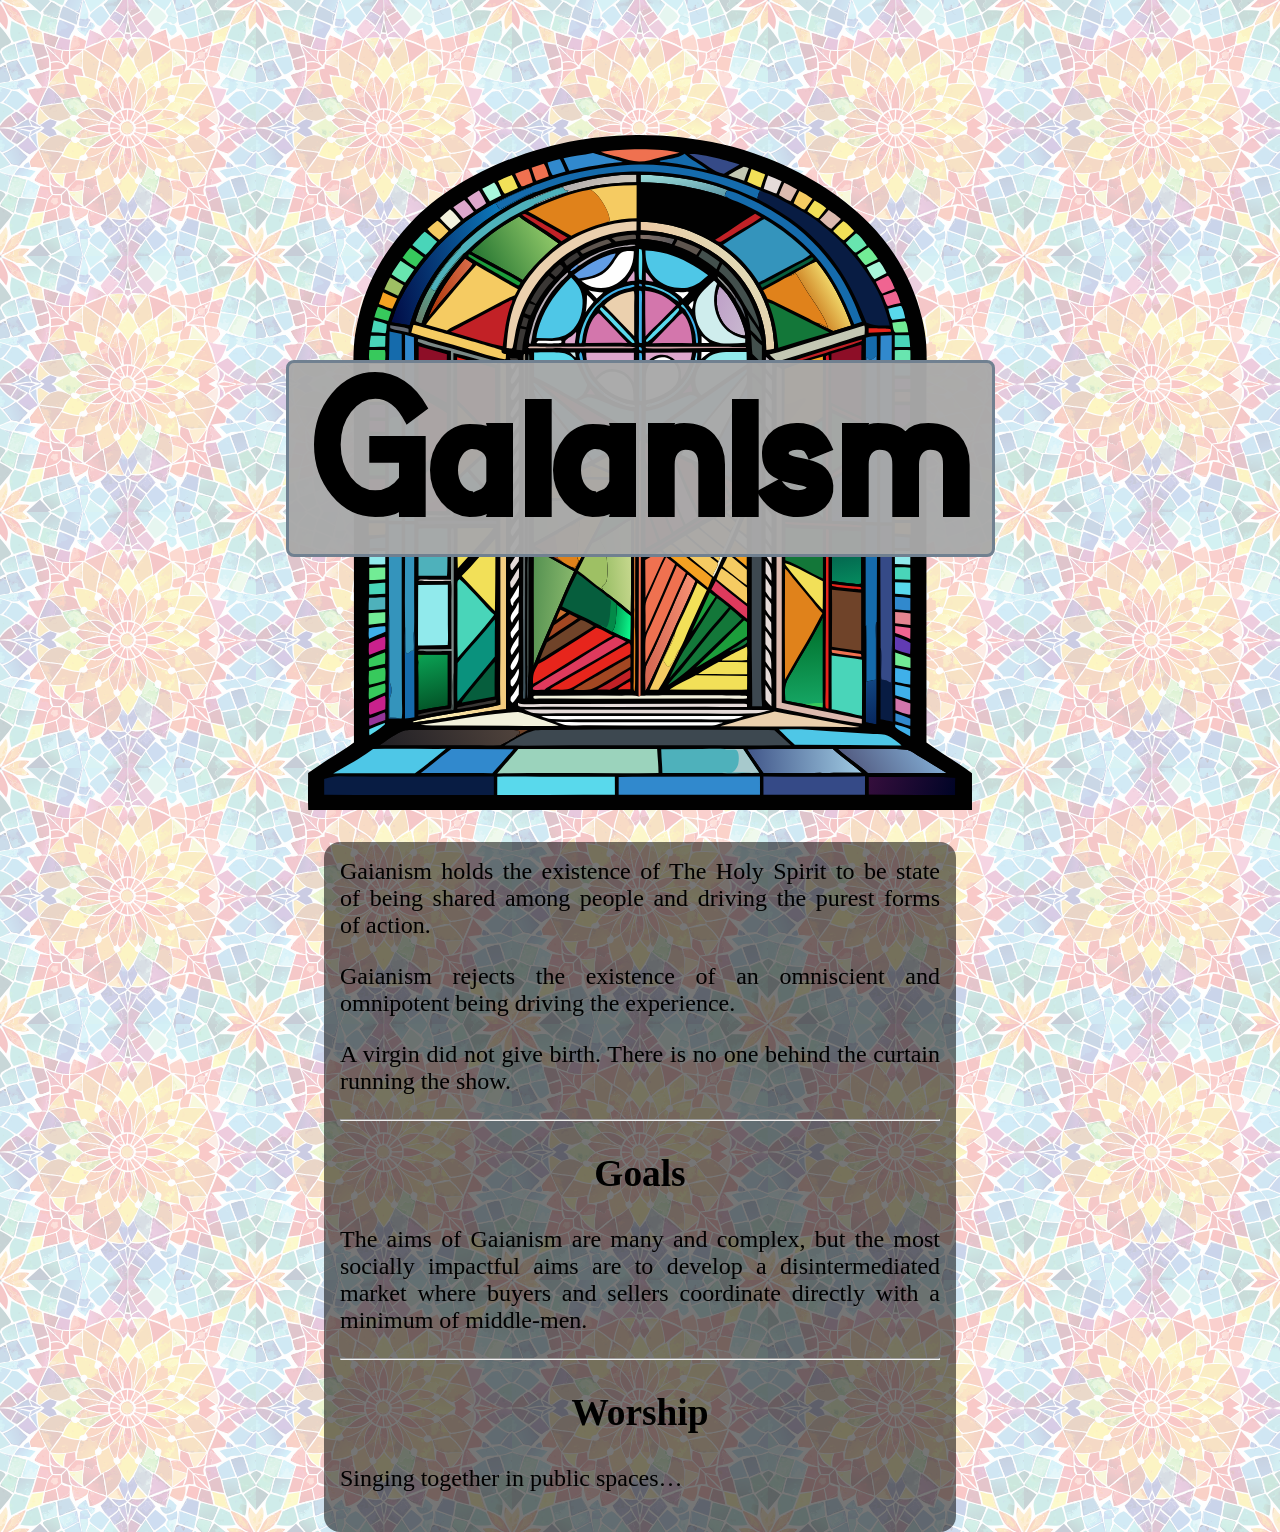
==== index.html @ dfaac9d2 "writin’ 🦇" ====
<!DOCTYPE html>
<html>
<head>
  <meta charset='utf-8'/>
  <title>Gaians</title>
  <meta name='viewport' content='width=device-width, initial-scale=1'/>
  <link rel='stylesheet' type='text/css' href='index.css'/>
  <link rel='icon' href='watercolor_flower.svg'/>
</head>
<body>
  <header>
    <img src="stained_glass_window.svg"/>
    <h1>Gaianism</h1>
  </header>
  <main>
    <p>Gaianism holds the existence of The Holy Spirit to be state of being shared among people and driving the purest forms of action.</p>
    <p>Gaianism rejects the existence of an omniscient and omnipotent being driving the experience.</p>
    <p>A virgin did not give birth. There is no one behind the curtain running the show.</p>
    <hr/>
    <h2>Goals</h2>
    <p>The aims of Gaianism are many and complex, but the most socially impactful aims are to develop a disintermediated market where buyers and sellers coordinate directly with a minimum of middle-men.</p>
    <hr/>
    <h2>Worship</h2>
    <p>Singing together in public spaces…</p>
  </main>
</body>
</html>
---- index.css ----
@font-face {
  font-family: Starkness;
  src: url('Starkness.woff2');
}

:root {
  color-scheme: light dark;
}

body {
  margin: 0;
  position: relative;
  min-height: 100svh;
  box-sizing: border-box;

  &::before {
    content: "";
    position: absolute;
    inset: 0;
    opacity: 0.25;
    z-index: -1;
    background-image: url('watercolor_flower.svg');
    background-size: 20%;
  }
}

header {
  position: relative;
  display: flex;
  flex-direction: column;
  align-items: center;

  & img {
    max-width: 100%;
    max-height: 75dvh;
    margin-top: 15dvh;
  }

  & h1 {
    position: absolute;
    text-align: center;
    font-family: Starkness;
    font-size: clamp(13pt, 15vw, 150pt);
    z-index: 1;
    margin-top: 40vh;
    background-color: color-mix(in oklab, darkgray, transparent 3%);
    padding: 0.5rem 2rem 0rem 1rem;
    border-radius: 0.5rem;
    border: solid 3px slategray;
    -webkit-text-stroke: 2px black;
  }
}

main {
  margin-top: 2rem;
  max-width: 75ch;
  margin-inline: auto;
  background: #0008;
  padding: 1rem;
  border-radius: 1rem;

  p {
    font-size: 18pt;
    text-align: justify;
    text-wrap: pretty;

    &:first-child {
      margin-top: 0;
    }
  }

  h2, h3 {
    text-align: center;
  }

  h2 {
    font-size: 28pt;
  }
}
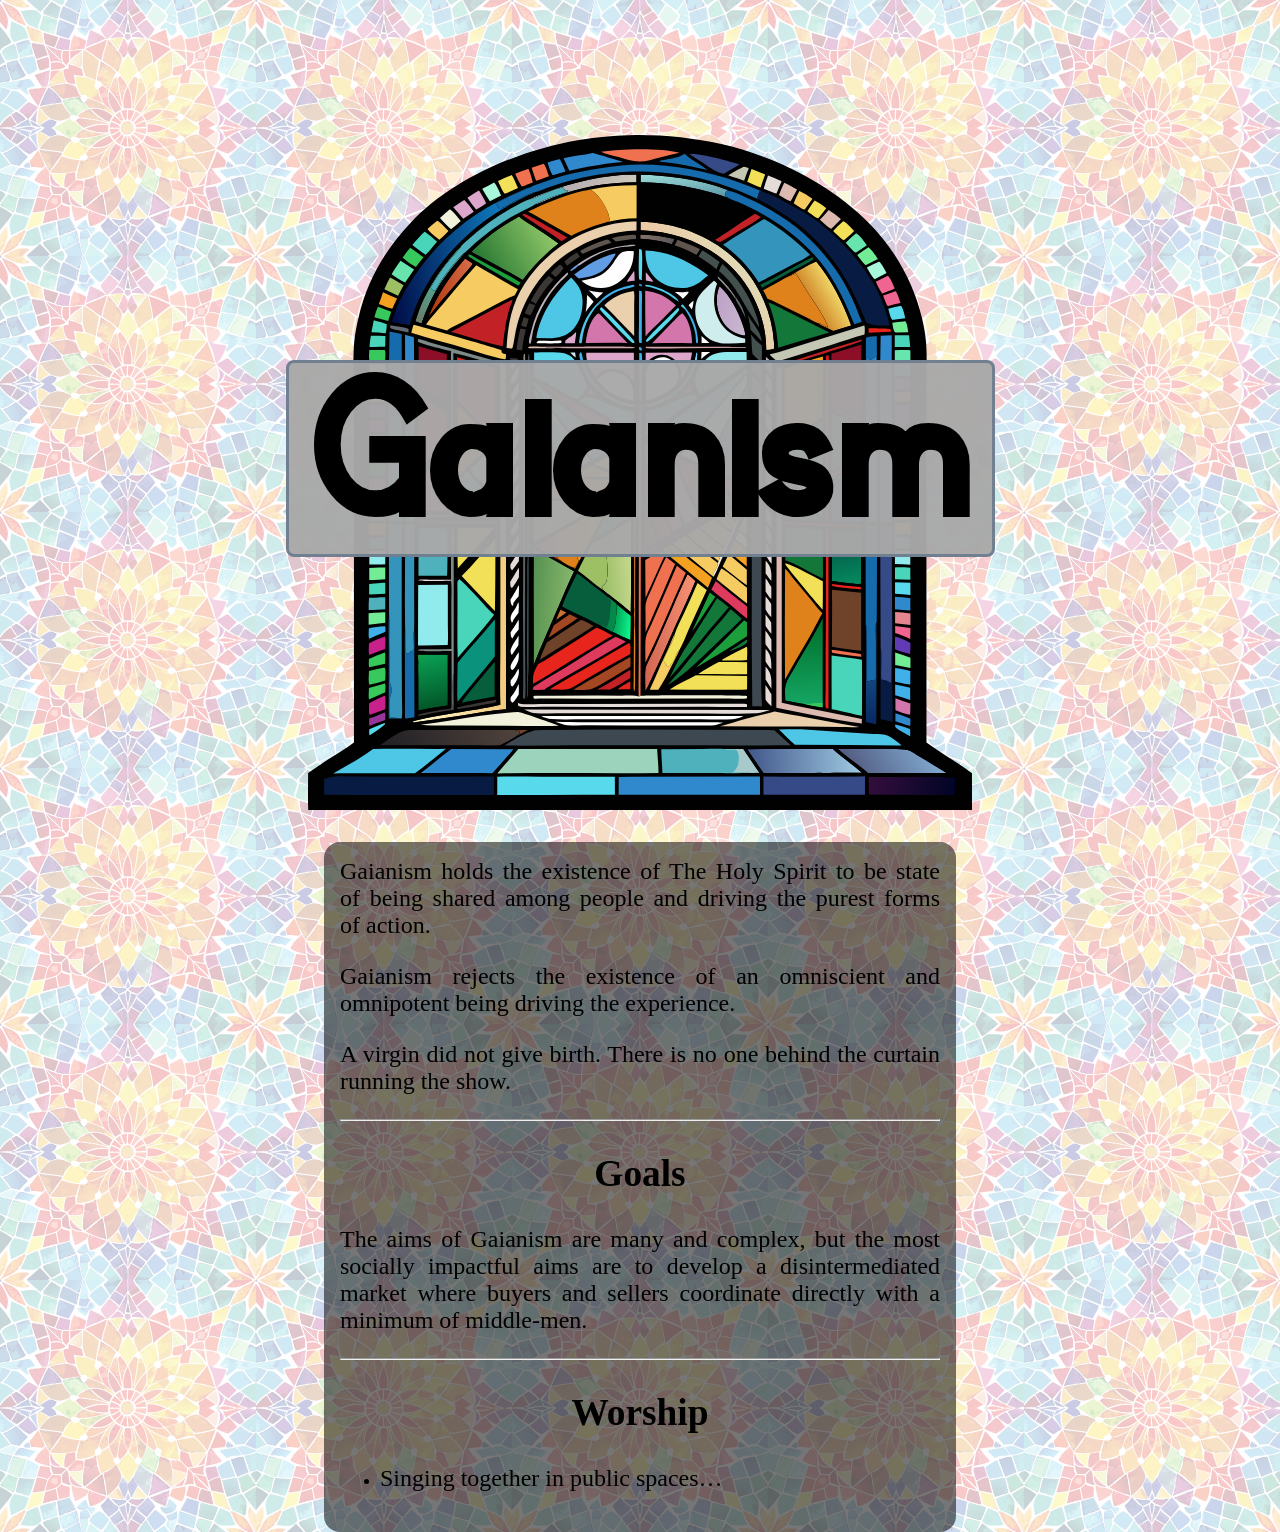
==== commit b3aa661d: "addin’ crystals 🔮" ====
--- a/index.html
+++ b/index.html
@@ -21,7 +21,9 @@
     <p>The aims of Gaianism are many and complex, but the most socially impactful aims are to develop a disintermediated market where buyers and sellers coordinate directly with a minimum of middle-men.</p>
     <hr/>
     <h2>Worship</h2>
-    <p>Singing together in public spaces…</p>
+    <ul>
+      <li><p>Singing together in public spaces…</p></li>
+    </ul>
   </main>
 </body>
 </html>
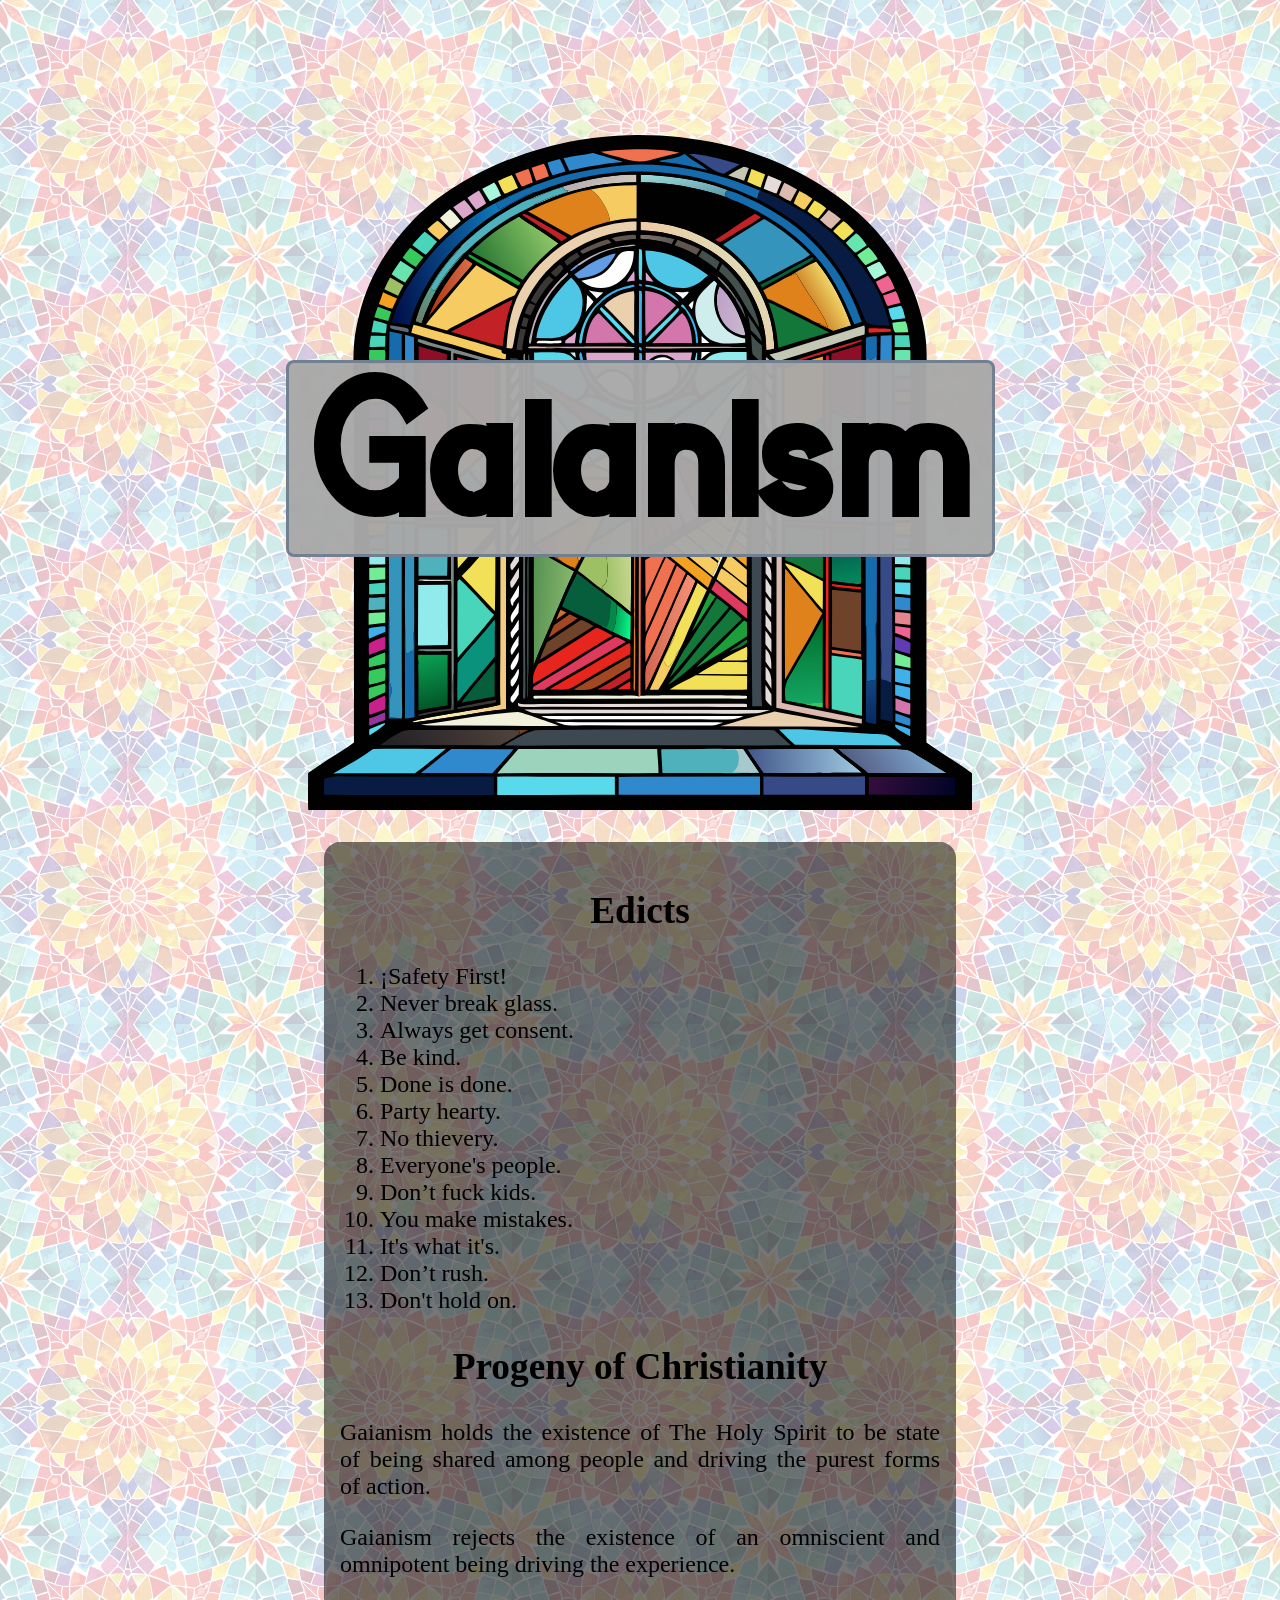
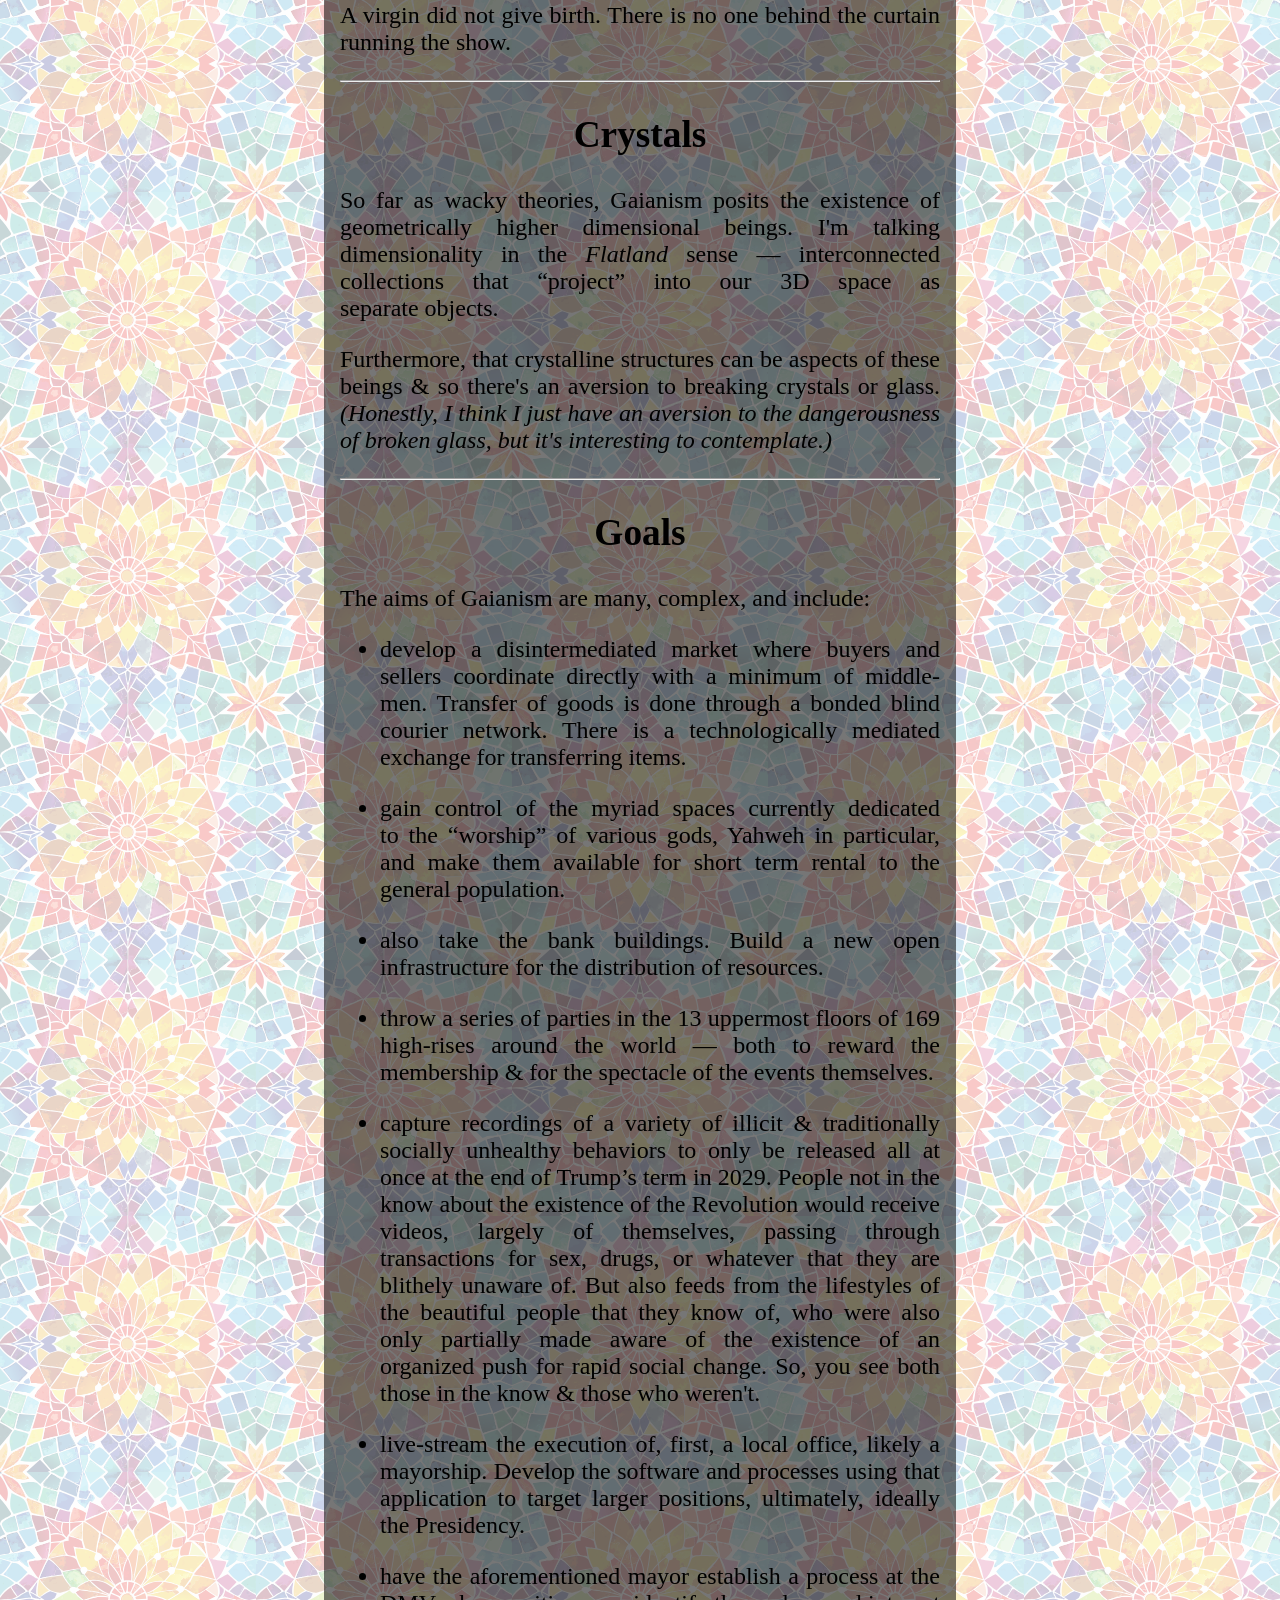
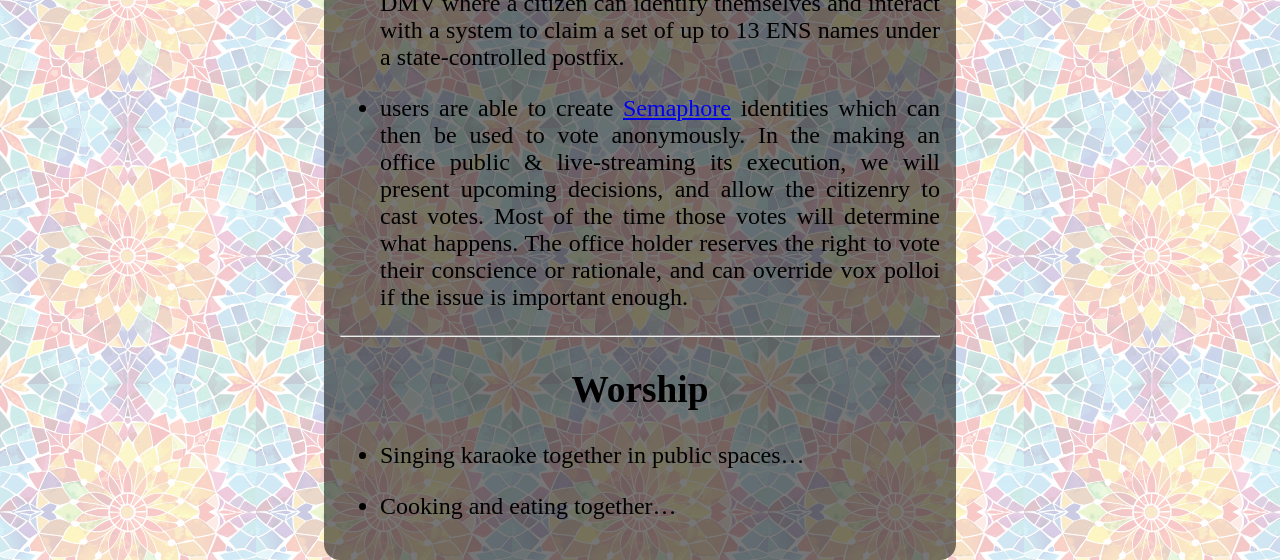
==== commit 62d4b3ac: "addin’ edicts & NFT art 🥋" ====
--- a/index.html
+++ b/index.html
@@ -13,17 +13,60 @@
     <h1>Gaianism</h1>
   </header>
   <main>
-    <p>Gaianism holds the existence of The Holy Spirit to be state of being shared among people and driving the purest forms of action.</p>
-    <p>Gaianism rejects the existence of an omniscient and omnipotent being driving the experience.</p>
-    <p>A virgin did not give birth. There is no one behind the curtain running the show.</p>
+    <section id="edicts">
+      <h2>Edicts</h2>
+
+      <ol>
+        <li>¡Safety First!</li>
+        <li>Never break glass.</li>
+        <li>Always get consent.</li>
+        <li>Be kind.</li>
+        <li>Done is done.</li>
+        <li>Party hearty.</li>
+        <li>No thievery.</li>
+        <li>Everyone's people.</li>
+        <li>Don’t fuck kids.</li>
+        <li>You make mistakes.</li>
+        <li>It's what it's.</li>
+        <li>Don’t rush.</li>
+        <li>Don't hold on.</li>
+      </ol>
+    </section>
+    <section>
+      <h2>Progeny of Christianity</h2>
+      <p>Gaianism holds the existence of The Holy Spirit to be state of being shared among people and driving the purest forms of action.</p>
+      <p>Gaianism rejects the existence of an omniscient and omnipotent being driving the experience.</p>
+      <p>A virgin did not give birth. There is no one behind the curtain running the show.</p>
+    </section>
     <hr/>
-    <h2>Goals</h2>
-    <p>The aims of Gaianism are many and complex, but the most socially impactful aims are to develop a disintermediated market where buyers and sellers coordinate directly with a minimum of middle-men.</p>
+    <section>
+      <h2>Crystals</h2>
+      <p>So far as wacky theories, Gaianism posits the existence of geometrically higher dimensional beings. I'm talking dimensionality in the <cite>Flatland</cite> sense — interconnected collections that <q>project</q> into our 3D space as separate objects.</p>
+      <p>Furthermore, that crystalline structures can be aspects of these beings & so there's an aversion to breaking crystals or glass. <em>(Honestly, I think I just have an aversion to the dangerousness of broken glass, but it's interesting to contemplate.)</em></p>
+    </section>
     <hr/>
-    <h2>Worship</h2>
-    <ul>
-      <li><p>Singing together in public spaces…</p></li>
-    </ul>
+    <section>
+      <h2>Goals</h2>
+      <p>The aims of Gaianism are many, complex, and include:</p>
+      <ul>
+        <li><p>develop a disintermediated market where buyers and sellers coordinate directly with a minimum of middle-men. Transfer of goods is done through a bonded blind courier network. There is a technologically mediated exchange for transferring items.</p></li>
+        <li><p>gain control of the myriad spaces currently dedicated to the <q>worship</q> of various gods, Yahweh in particular, and make them available for short term rental to the general population.</p></li>
+        <li><p>also take the bank buildings. Build a new open infrastructure for the distribution of resources.</p></li>
+        <li><p>throw a series of parties in the 13 uppermost floors of 169 high-rises around the world — both to reward the membership & for the spectacle of the events themselves.</p></li>
+        <li><p>capture recordings of a variety of illicit & traditionally socially unhealthy behaviors to only be released all at once at the end of Trump’s term in 2029. People not in the know about the existence of the Revolution would receive videos, largely of themselves, passing through transactions for sex, drugs, or whatever that they are blithely unaware of. But also feeds from the lifestyles of the beautiful people that they know of, who were also only partially made aware of the existence of an organized push for rapid social change. So, you see both those in the know & those who weren't.</p></li>
+        <li><p>live-stream the execution of, first, a local office, likely a mayorship. Develop the software and processes using that application to target larger positions, ultimately, ideally the Presidency.</p></li>
+        <li><p>have the aforementioned mayor establish a process at the DMV where a citizen can identify themselves and interact with a system to claim a set of up to 13 ENS names under a state-controlled postfix.</p></li>
+        <li><p>users are able to create <a href="https://semaphore.pse.dev">Semaphore</a> identities which can then be used to vote anonymously. In the making an office public & live-streaming its execution, we will present upcoming decisions, and allow the citizenry to cast votes. Most of the time those votes will determine what happens. The office holder reserves the right to vote their conscience or rationale, and can override vox polloi if the issue is important enough.</p></li>
+      </ul>
+    </section>
+    <hr/>
+    <section>
+      <h2>Worship</h2>
+      <ul>
+        <li><p>Singing karaoke together in public spaces…</p></li>
+        <li><p>Cooking and eating together…</p></li>
+      </ul>
+    </section>
   </main>
 </body>
 </html>
--- a/index.css
+++ b/index.css
@@ -59,7 +59,7 @@
   padding: 1rem;
   border-radius: 1rem;
 
-  p {
+  p, li {
     font-size: 18pt;
     text-align: justify;
     text-wrap: pretty;
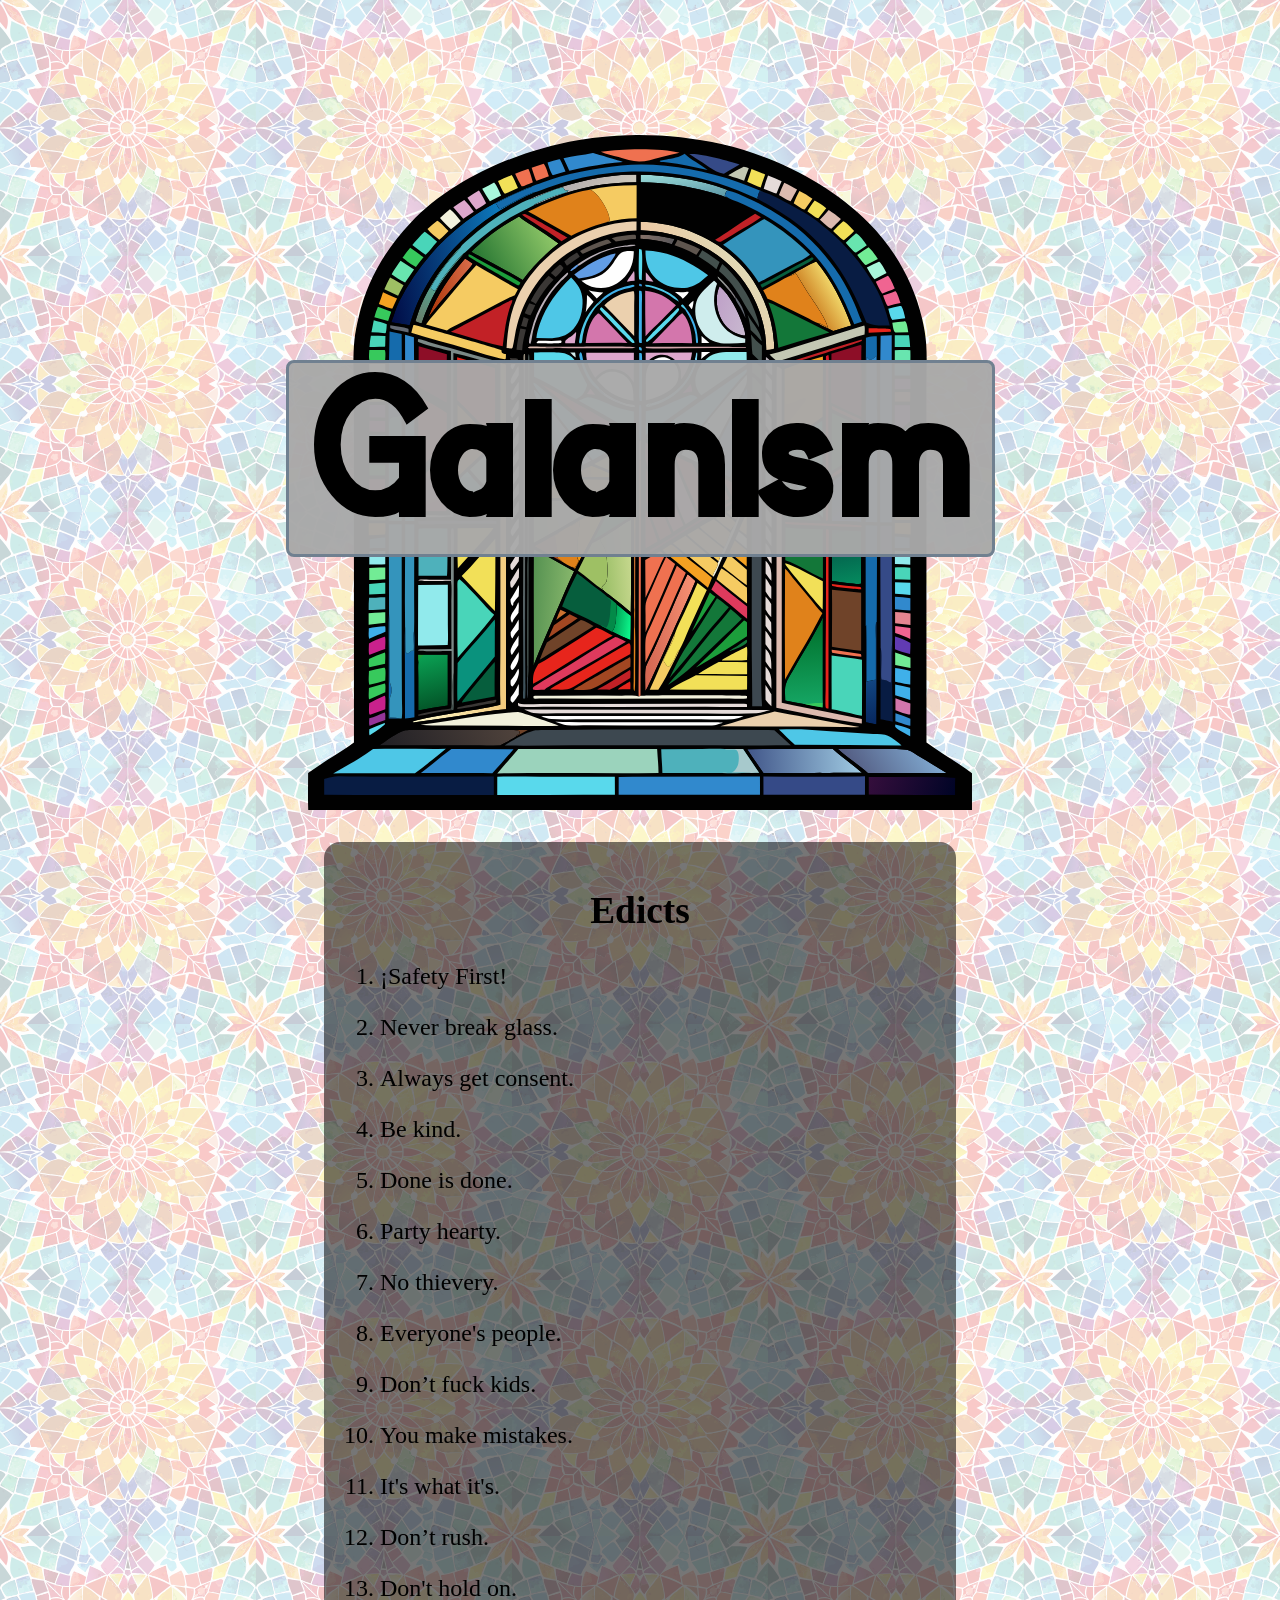
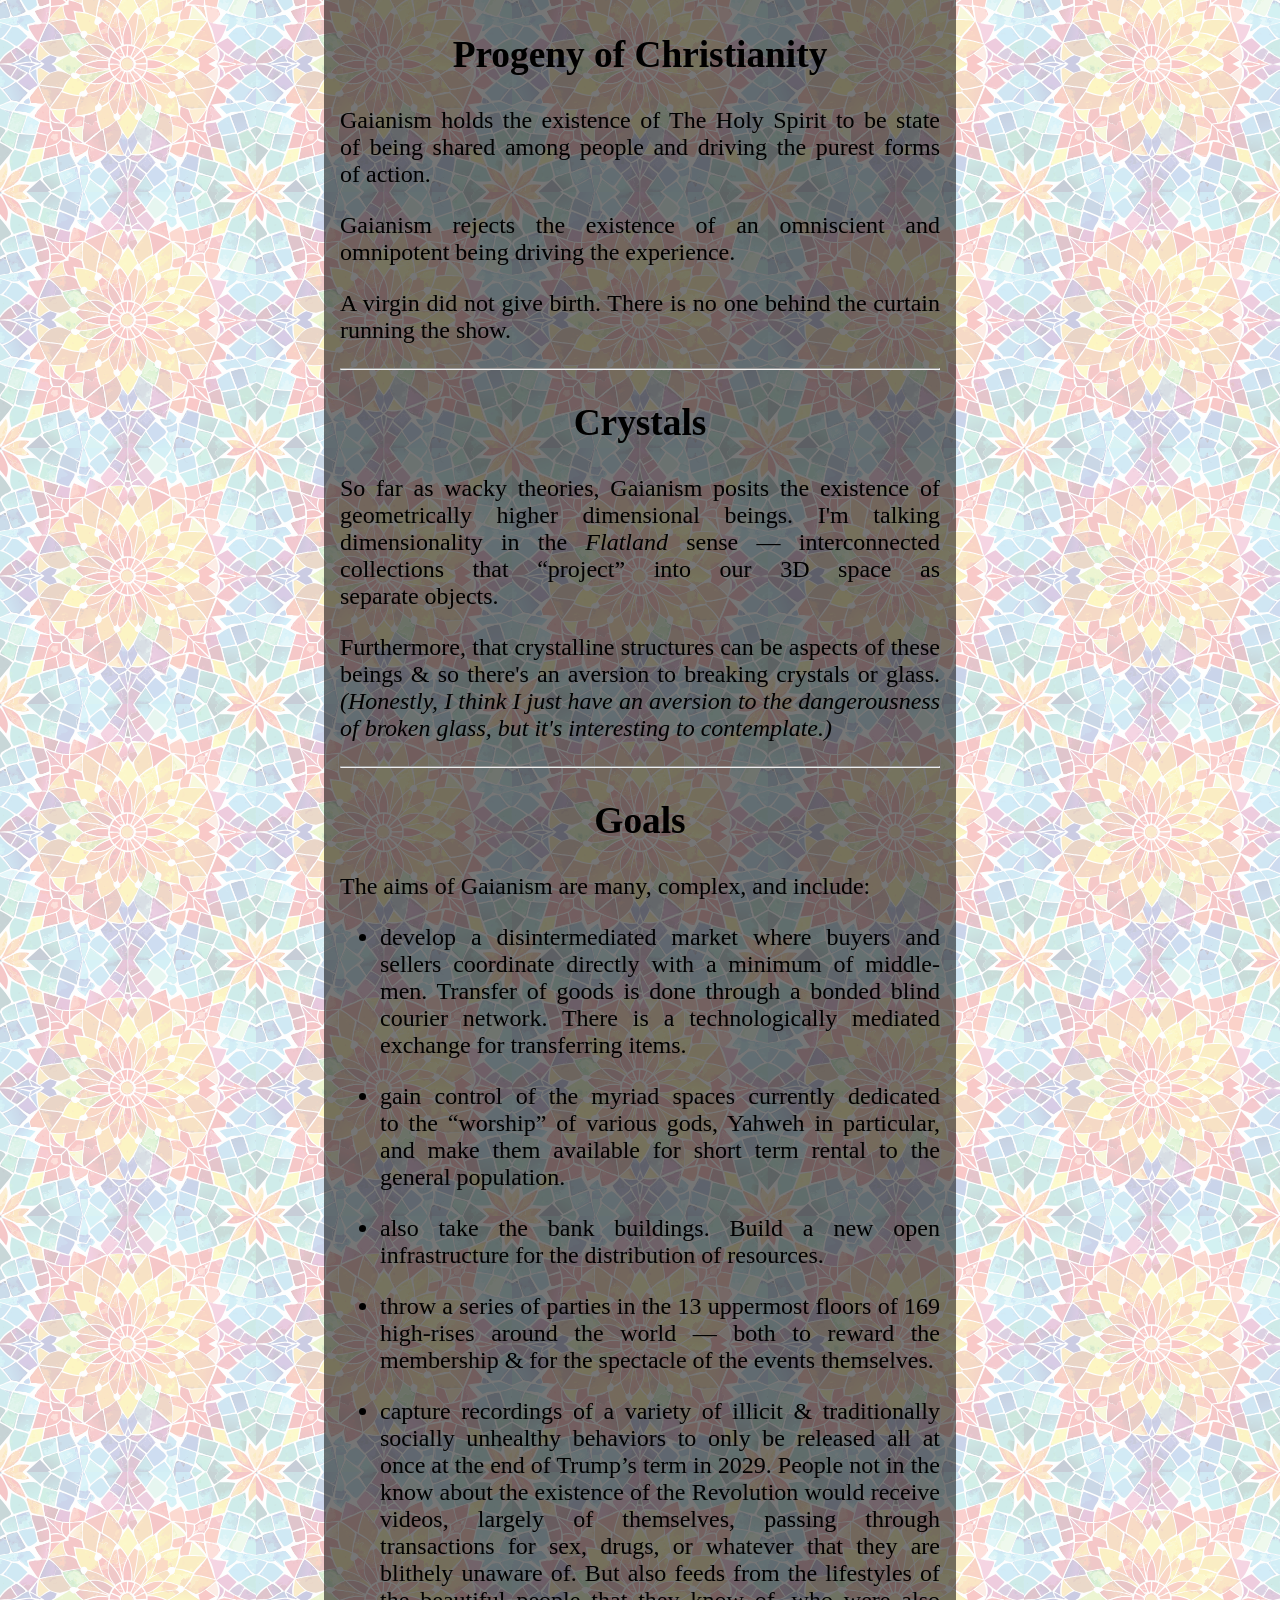
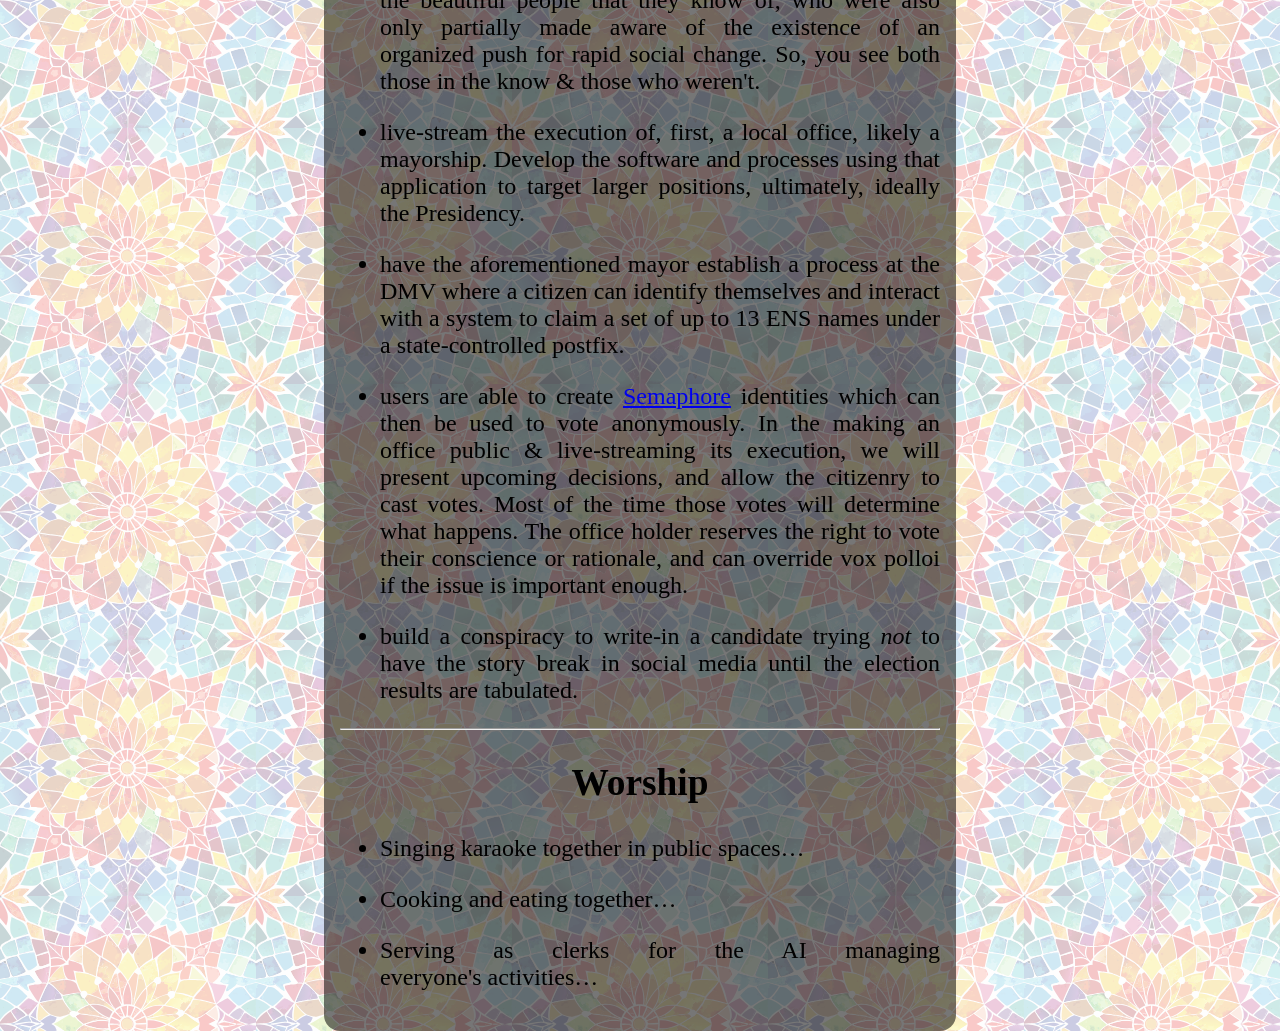
==== commit ae44c14d: "spacin’ & addin’ items 🛎️" ====
--- a/index.html
+++ b/index.html
@@ -17,19 +17,19 @@
       <h2>Edicts</h2>
 
       <ol>
-        <li>¡Safety First!</li>
-        <li>Never break glass.</li>
-        <li>Always get consent.</li>
-        <li>Be kind.</li>
-        <li>Done is done.</li>
-        <li>Party hearty.</li>
-        <li>No thievery.</li>
-        <li>Everyone's people.</li>
-        <li>Don’t fuck kids.</li>
-        <li>You make mistakes.</li>
-        <li>It's what it's.</li>
-        <li>Don’t rush.</li>
-        <li>Don't hold on.</li>
+        <li><p>¡Safety First!</p></li>
+        <li><p>Never break glass.</p></li>
+        <li><p>Always get consent.</p></li>
+        <li><p>Be kind.</p></li>
+        <li><p>Done is done.</p></li>
+        <li><p>Party hearty.</p></li>
+        <li><p>No thievery.</p></li>
+        <li><p>Everyone's people.</p></li>
+        <li><p>Don’t fuck kids.</p></li>
+        <li><p>You make mistakes.</p></li>
+        <li><p>It's what it's.</p></li>
+        <li><p>Don’t rush.</p></li>
+        <li><p>Don't hold on.</p></li>
       </ol>
     </section>
     <section>
@@ -57,6 +57,7 @@
         <li><p>live-stream the execution of, first, a local office, likely a mayorship. Develop the software and processes using that application to target larger positions, ultimately, ideally the Presidency.</p></li>
         <li><p>have the aforementioned mayor establish a process at the DMV where a citizen can identify themselves and interact with a system to claim a set of up to 13 ENS names under a state-controlled postfix.</p></li>
         <li><p>users are able to create <a href="https://semaphore.pse.dev">Semaphore</a> identities which can then be used to vote anonymously. In the making an office public & live-streaming its execution, we will present upcoming decisions, and allow the citizenry to cast votes. Most of the time those votes will determine what happens. The office holder reserves the right to vote their conscience or rationale, and can override vox polloi if the issue is important enough.</p></li>
+        <li><p>build a conspiracy to write-in a candidate trying <em>not</em> to have the story break in social media until the election results are tabulated.</em></p></li>
       </ul>
     </section>
     <hr/>
@@ -65,6 +66,7 @@
       <ul>
         <li><p>Singing karaoke together in public spaces…</p></li>
         <li><p>Cooking and eating together…</p></li>
+        <li><p>Serving as clerks for the AI managing everyone's activities…</p></li>
       </ul>
     </section>
   </main>
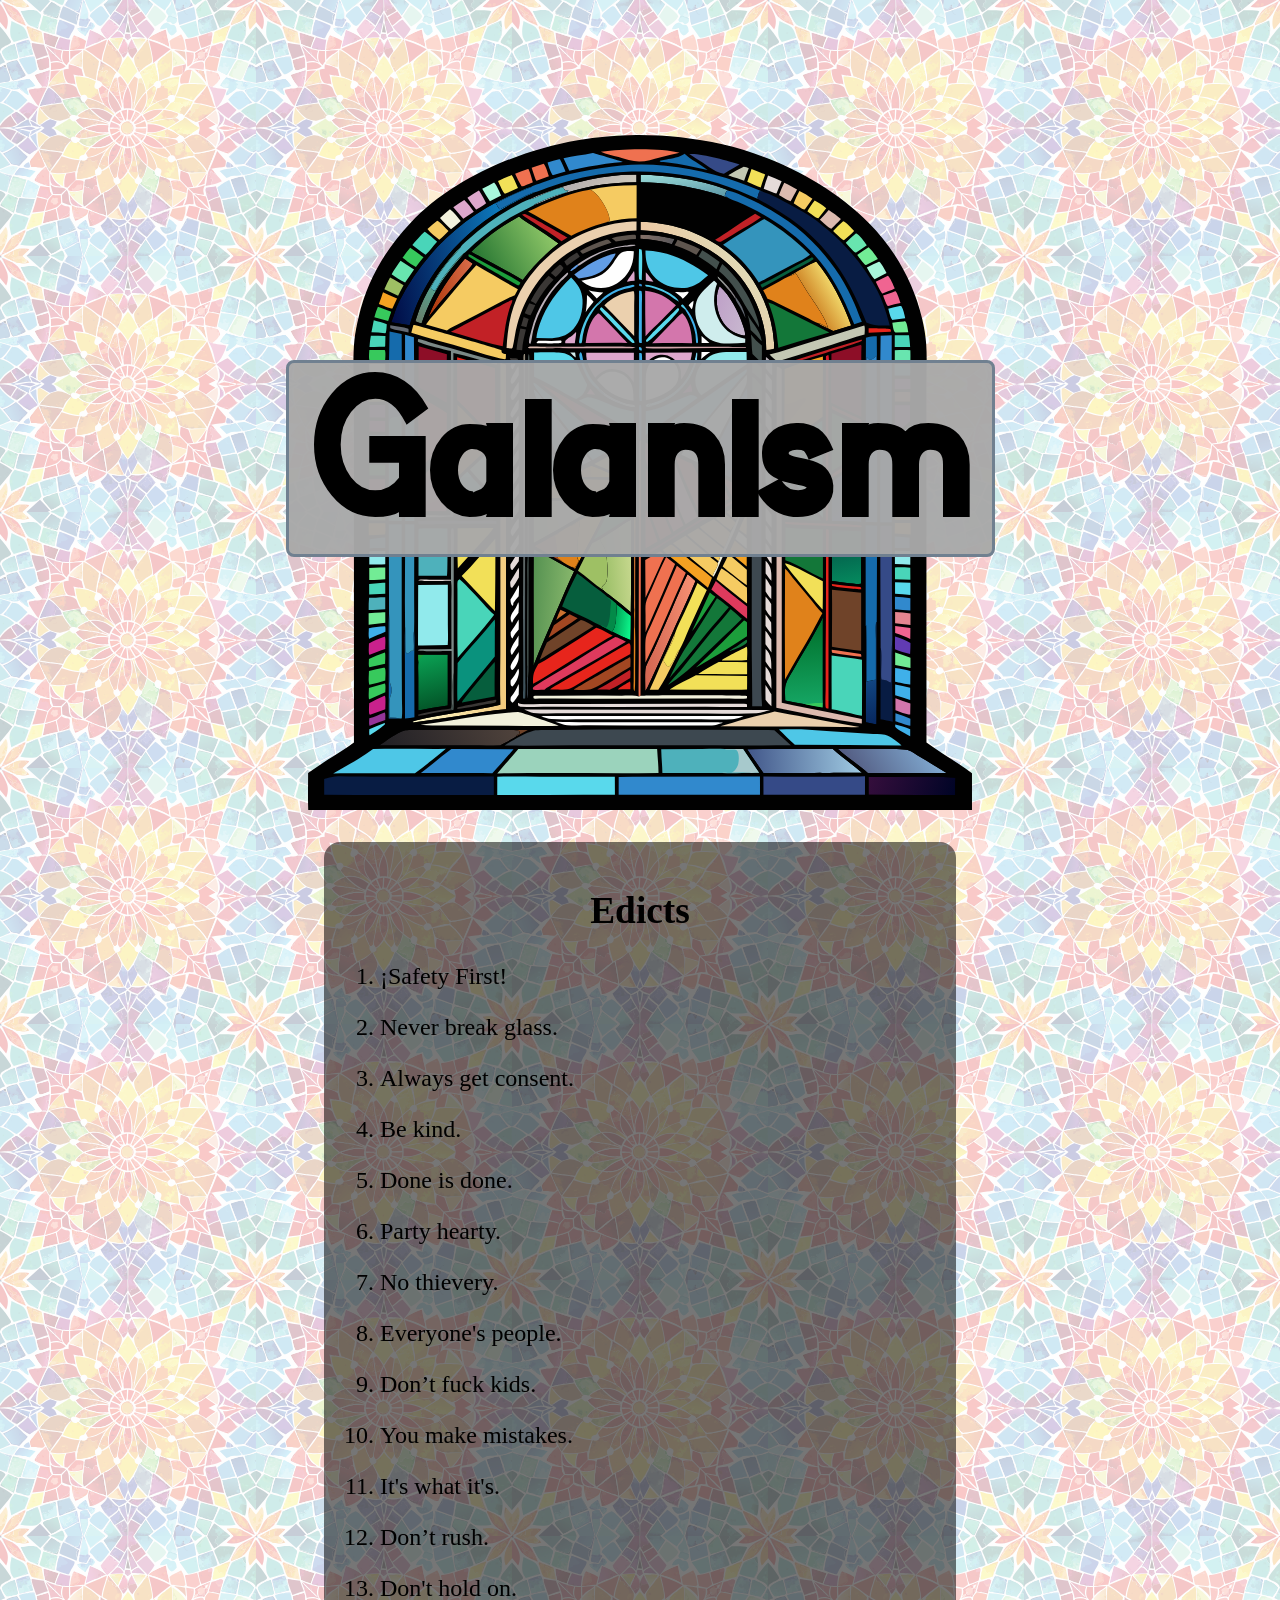
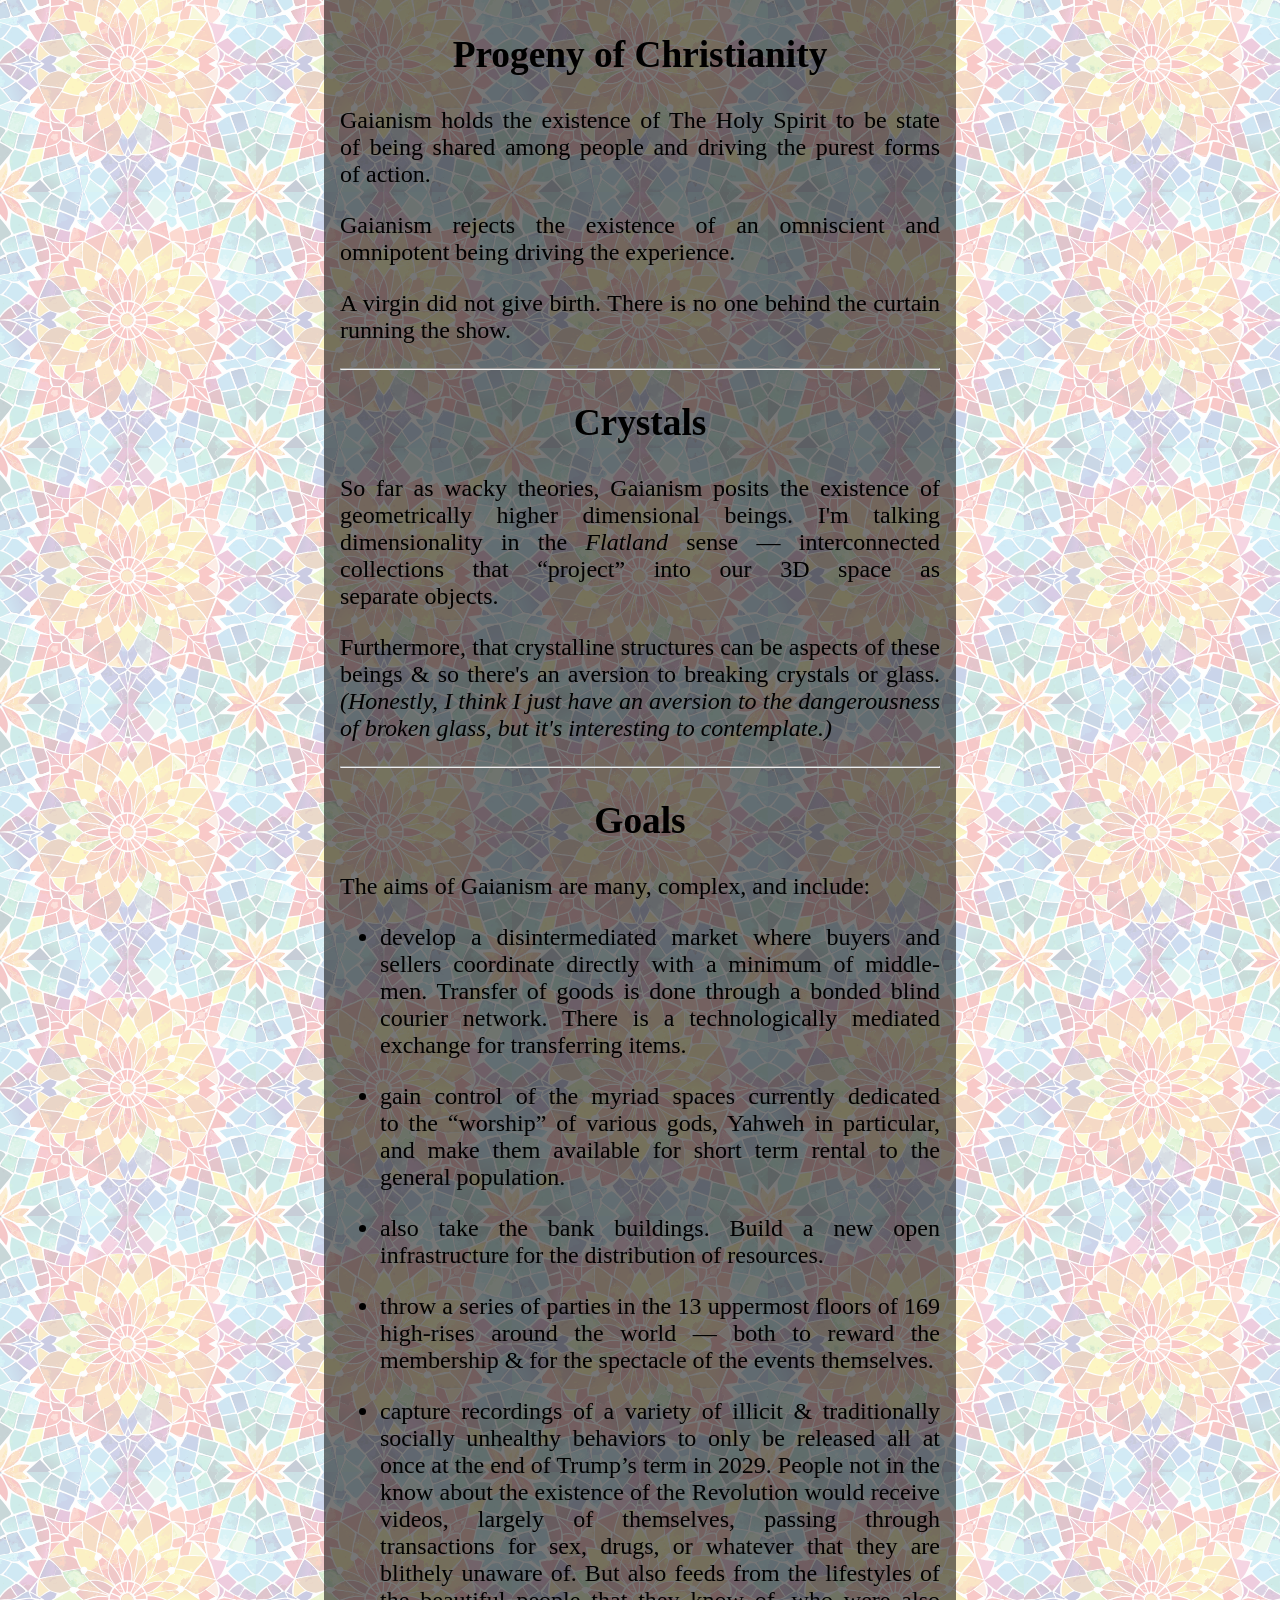
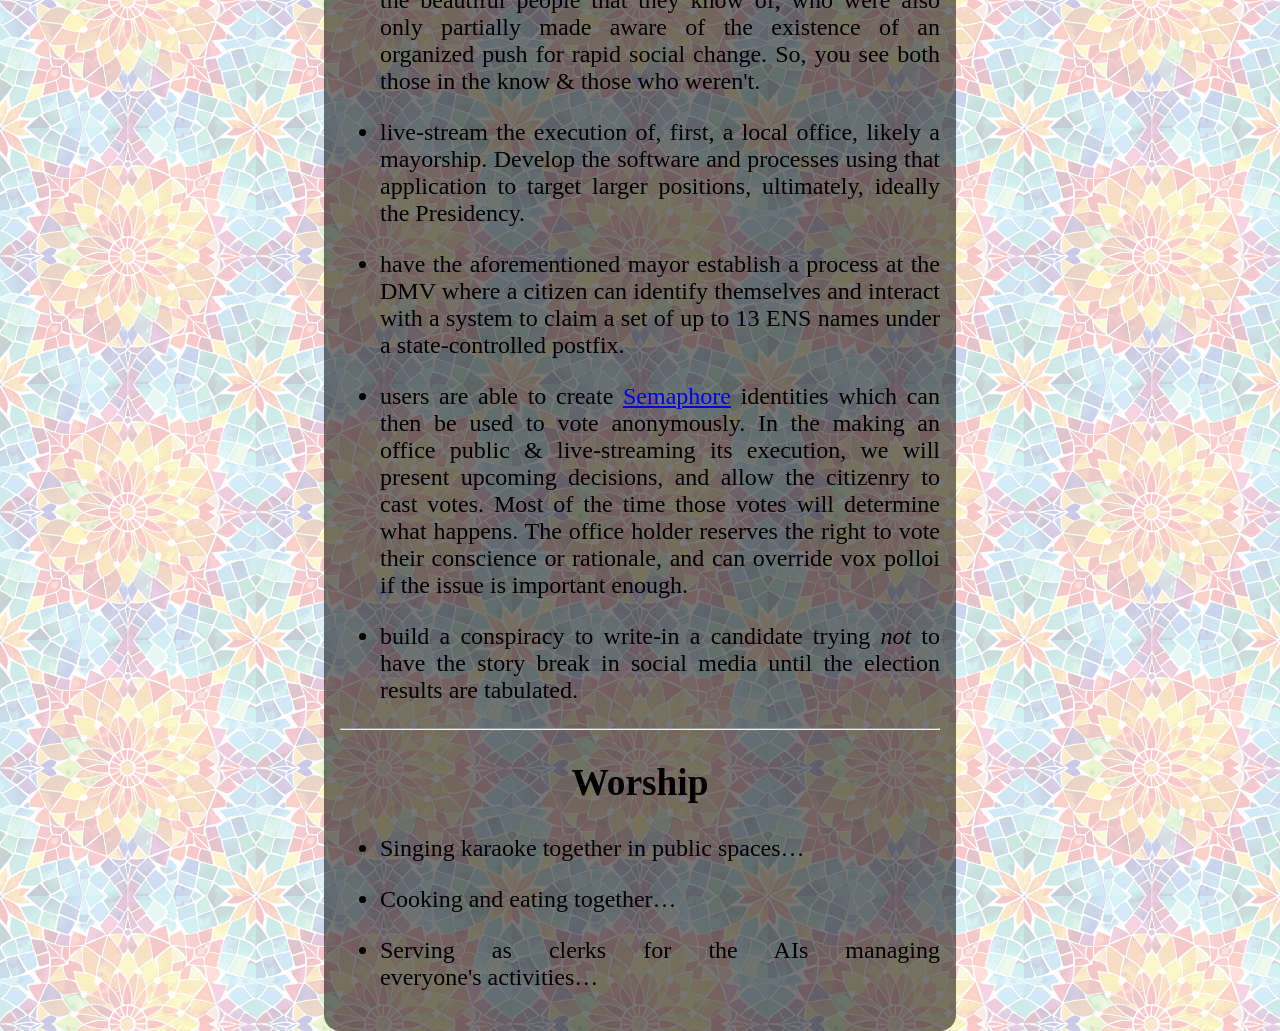
==== commit 676409a6: "identifyin’ 🪆" ====
--- a/index.html
+++ b/index.html
@@ -32,20 +32,20 @@
         <li><p>Don't hold on.</p></li>
       </ol>
     </section>
-    <section>
+    <section ifd="progeny">
       <h2>Progeny of Christianity</h2>
       <p>Gaianism holds the existence of The Holy Spirit to be state of being shared among people and driving the purest forms of action.</p>
       <p>Gaianism rejects the existence of an omniscient and omnipotent being driving the experience.</p>
       <p>A virgin did not give birth. There is no one behind the curtain running the show.</p>
     </section>
     <hr/>
-    <section>
+    <section id="crystals">
       <h2>Crystals</h2>
       <p>So far as wacky theories, Gaianism posits the existence of geometrically higher dimensional beings. I'm talking dimensionality in the <cite>Flatland</cite> sense — interconnected collections that <q>project</q> into our 3D space as separate objects.</p>
       <p>Furthermore, that crystalline structures can be aspects of these beings & so there's an aversion to breaking crystals or glass. <em>(Honestly, I think I just have an aversion to the dangerousness of broken glass, but it's interesting to contemplate.)</em></p>
     </section>
     <hr/>
-    <section>
+    <section id="goals">
       <h2>Goals</h2>
       <p>The aims of Gaianism are many, complex, and include:</p>
       <ul>
@@ -61,12 +61,12 @@
       </ul>
     </section>
     <hr/>
-    <section>
+    <section id="worship">
       <h2>Worship</h2>
       <ul>
         <li><p>Singing karaoke together in public spaces…</p></li>
         <li><p>Cooking and eating together…</p></li>
-        <li><p>Serving as clerks for the AI managing everyone's activities…</p></li>
+        <li><p>Serving as clerks for the AIs managing everyone's activities…</p></li>
       </ul>
     </section>
   </main>
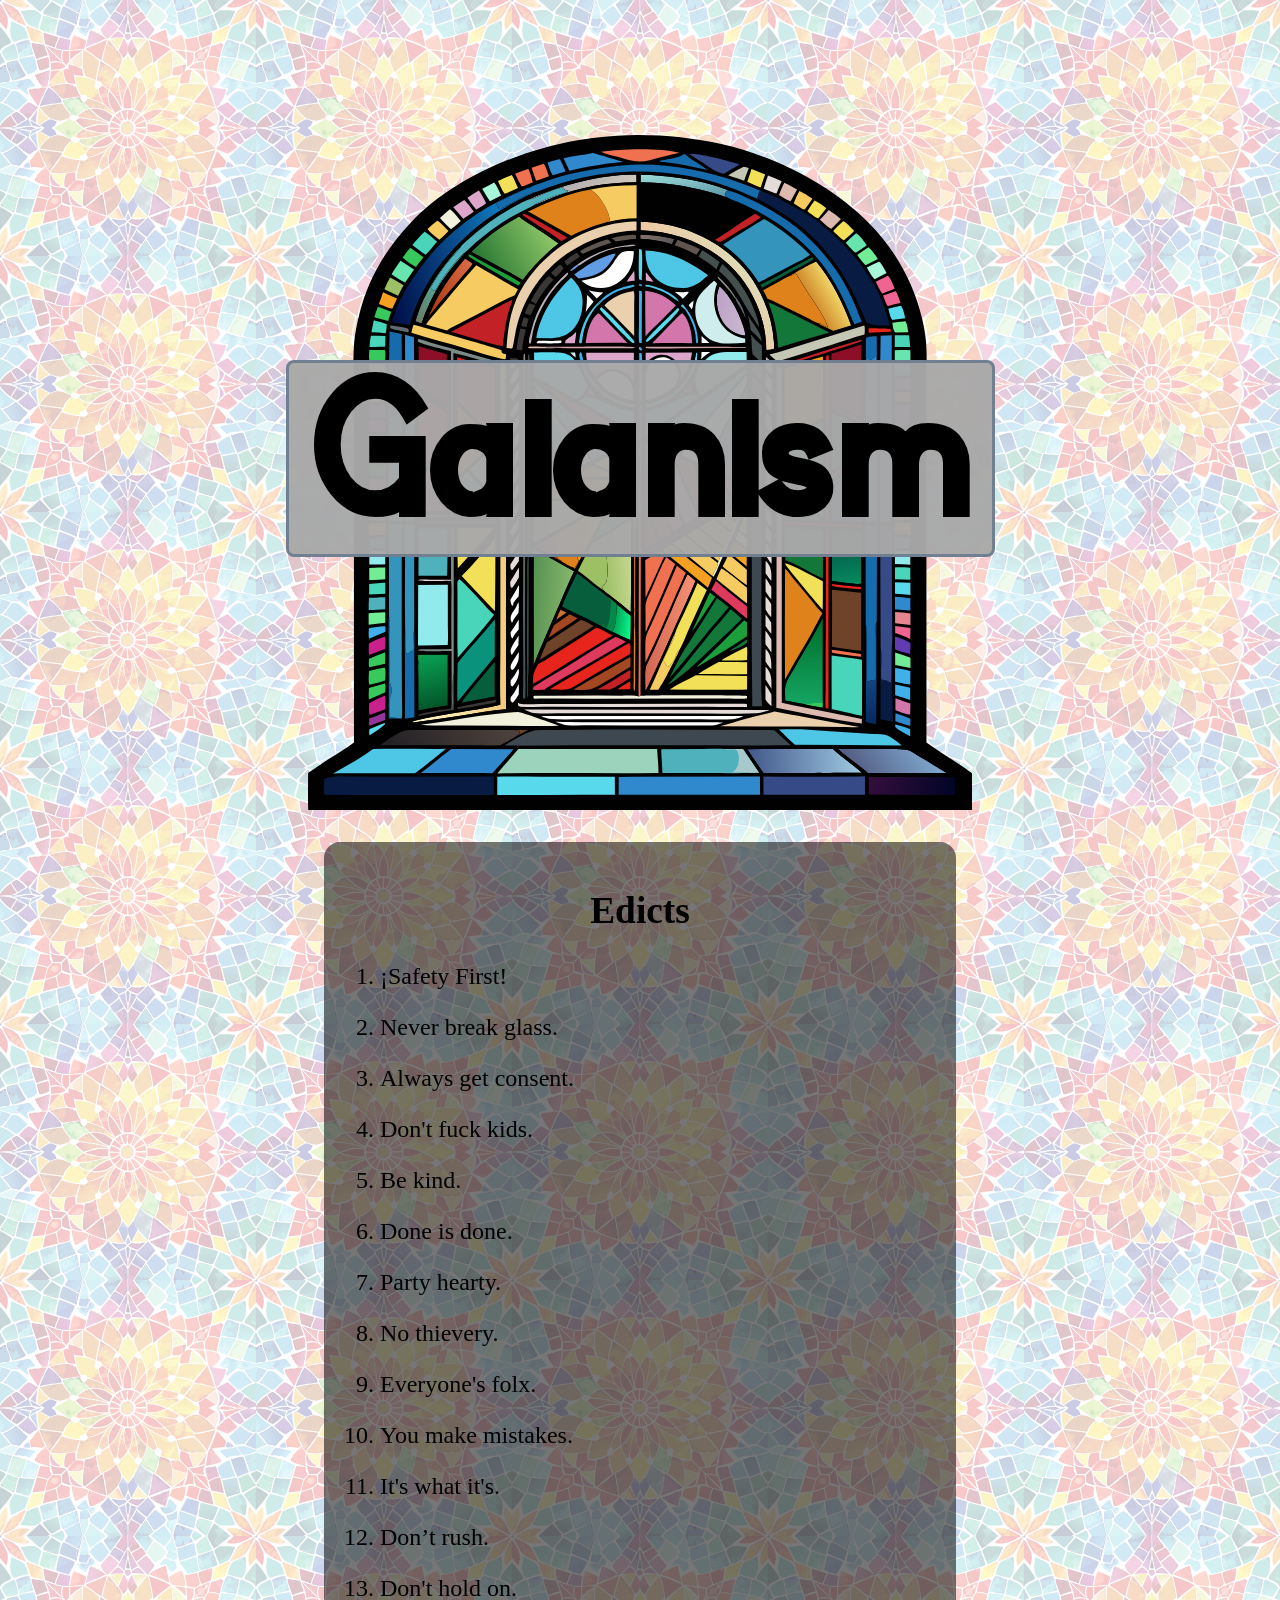
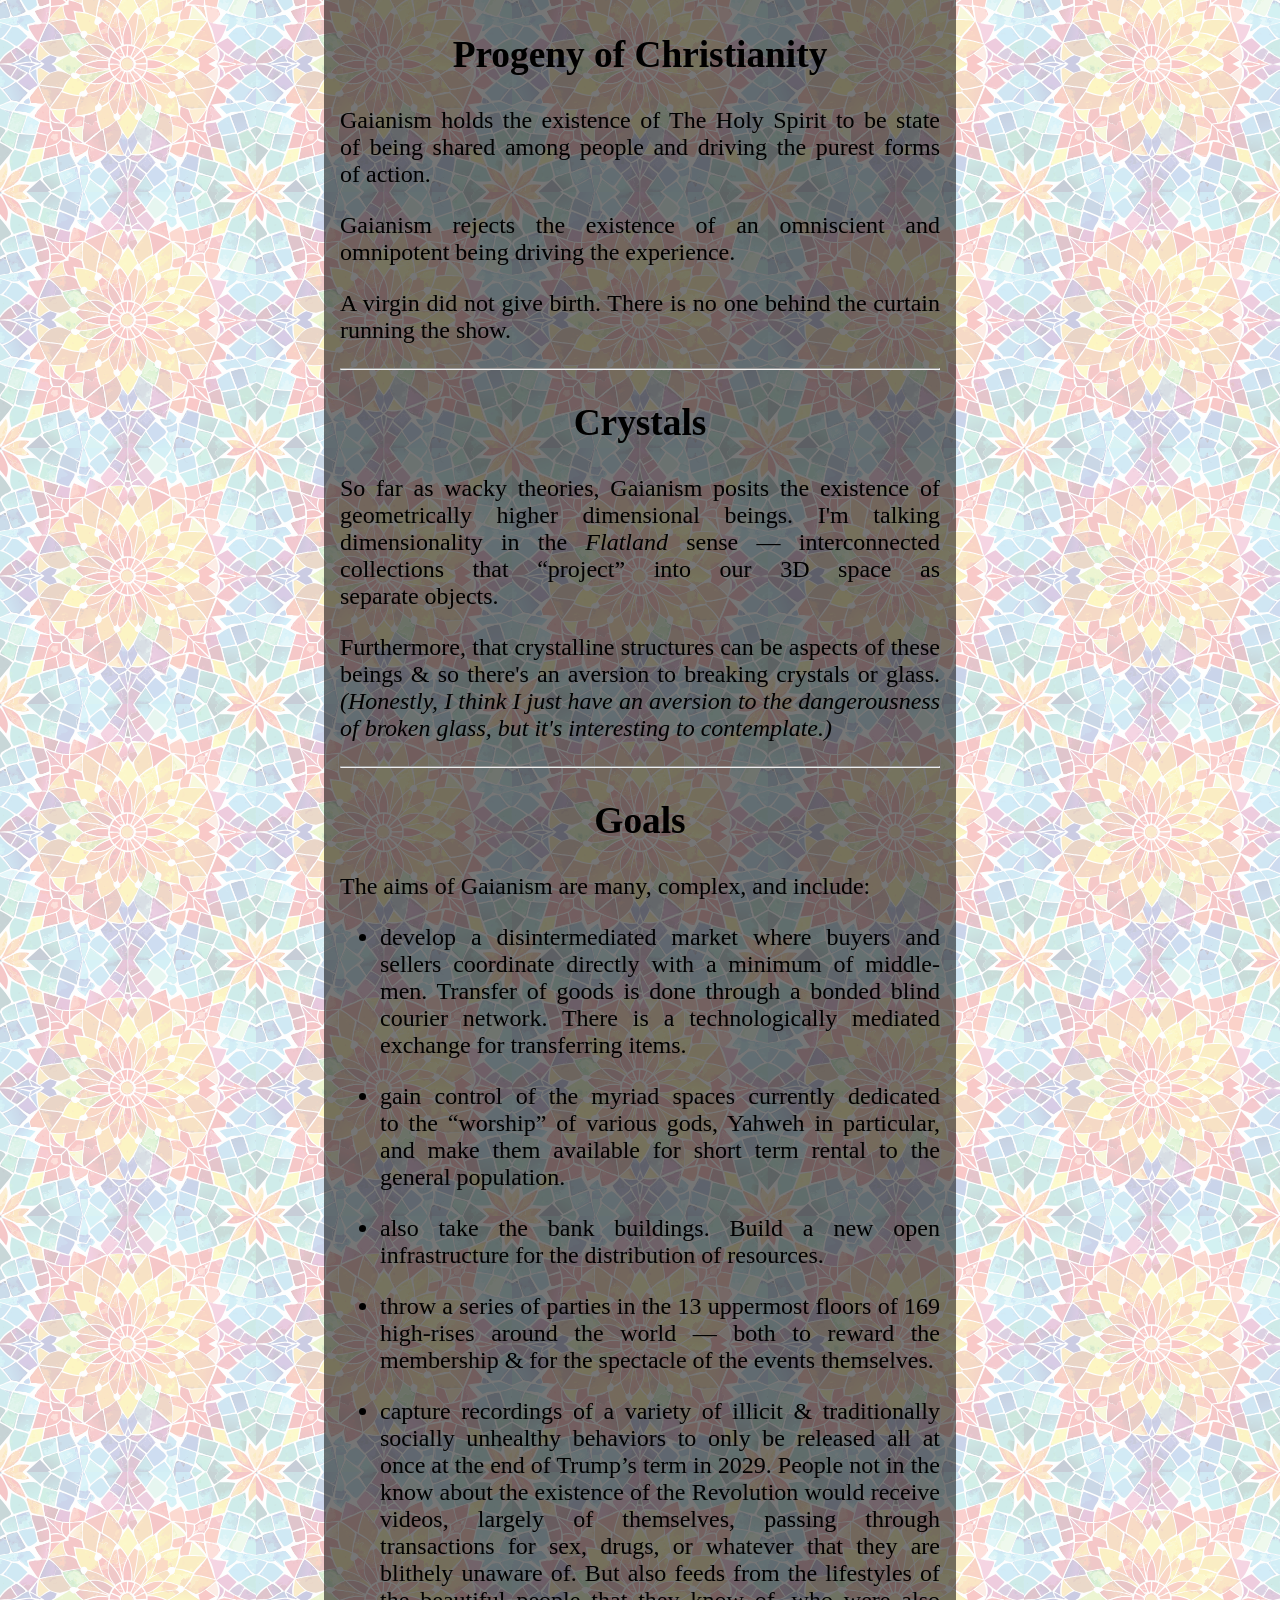
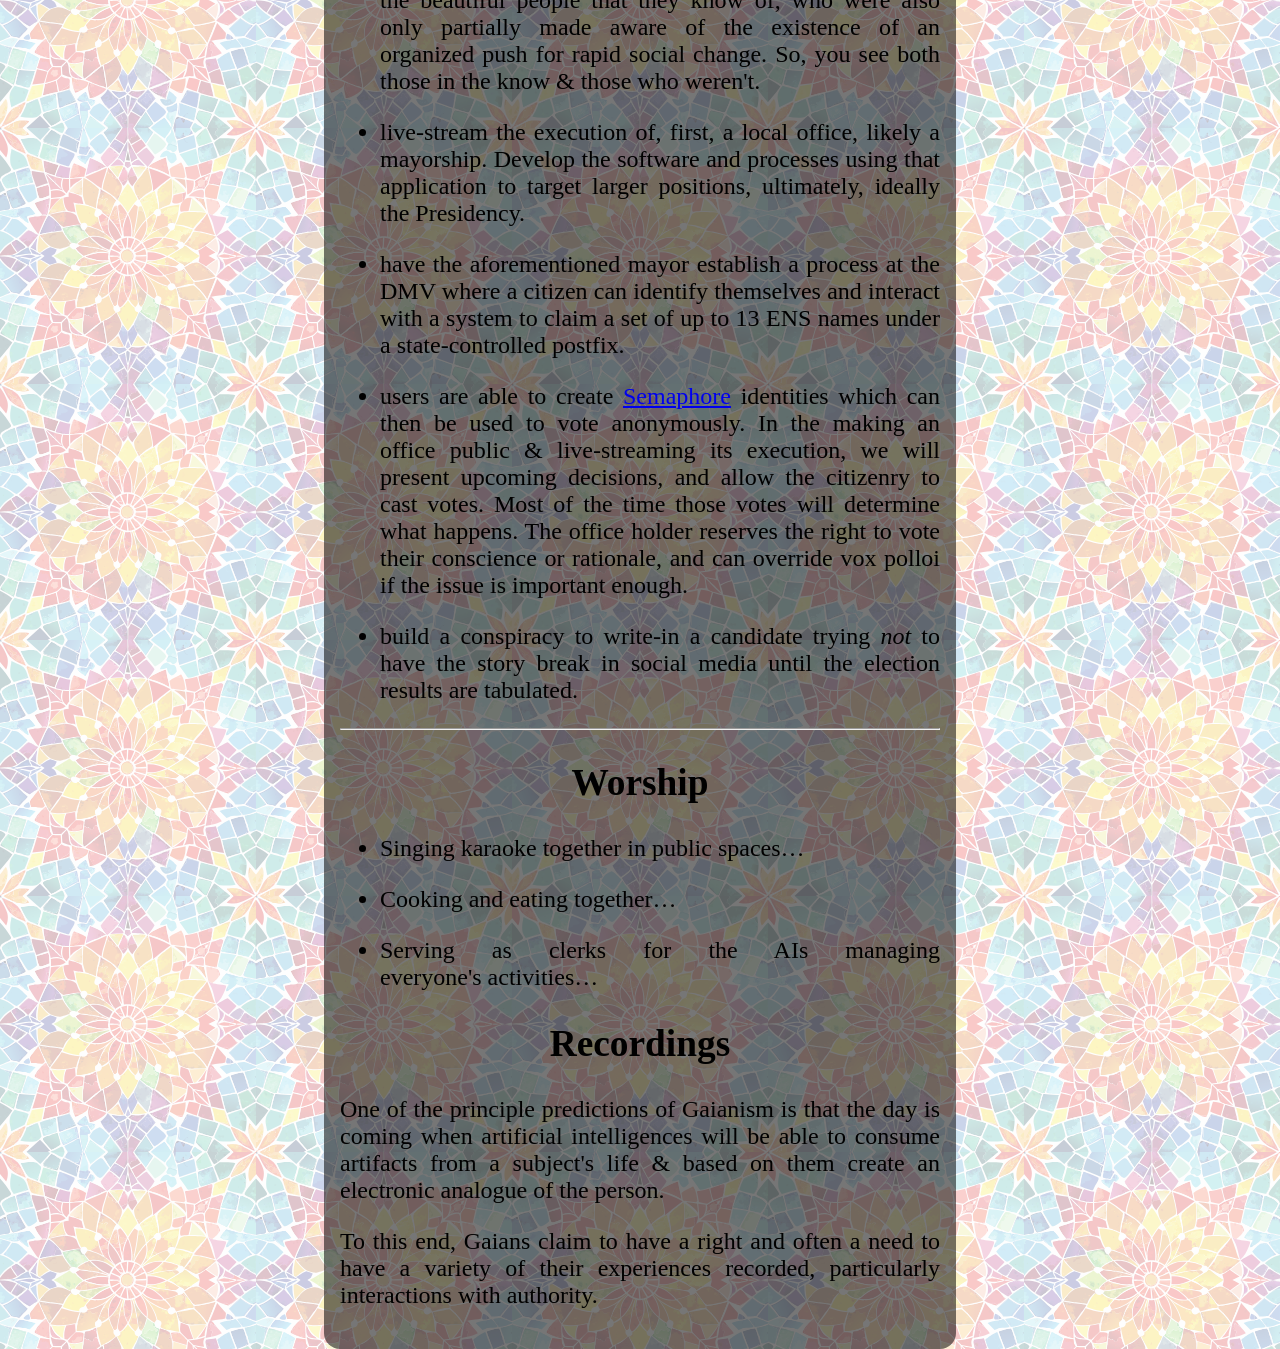
==== commit 6cbed13d: "changed "people" to "folx" 🎈" ====
--- a/index.html
+++ b/index.html
@@ -20,19 +20,19 @@
         <li><p>¡Safety First!</p></li>
         <li><p>Never break glass.</p></li>
         <li><p>Always get consent.</p></li>
+        <li><p>Don't fuck kids.</p></li>
         <li><p>Be kind.</p></li>
         <li><p>Done is done.</p></li>
         <li><p>Party hearty.</p></li>
         <li><p>No thievery.</p></li>
-        <li><p>Everyone's people.</p></li>
-        <li><p>Don’t fuck kids.</p></li>
+        <li><p>Everyone's folx.</p></li>
         <li><p>You make mistakes.</p></li>
         <li><p>It's what it's.</p></li>
         <li><p>Don’t rush.</p></li>
         <li><p>Don't hold on.</p></li>
       </ol>
     </section>
-    <section ifd="progeny">
+    <section id="progeny">
       <h2>Progeny of Christianity</h2>
       <p>Gaianism holds the existence of The Holy Spirit to be state of being shared among people and driving the purest forms of action.</p>
       <p>Gaianism rejects the existence of an omniscient and omnipotent being driving the experience.</p>
@@ -69,6 +69,11 @@
         <li><p>Serving as clerks for the AIs managing everyone's activities…</p></li>
       </ul>
     </section>
+    <section id="recordings">
+      <h2>Recordings</h2>
+      <p>One of the principle predictions of Gaianism is that the day is coming when artificial intelligences will be able to consume artifacts from a subject's life & based on them create an electronic analogue of the person.</p>
+      <p>To this end, Gaians claim to have a right and often a need to have a variety of their experiences recorded, particularly interactions with authority.</p>
+    </section>
   </main>
 </body>
 </html>
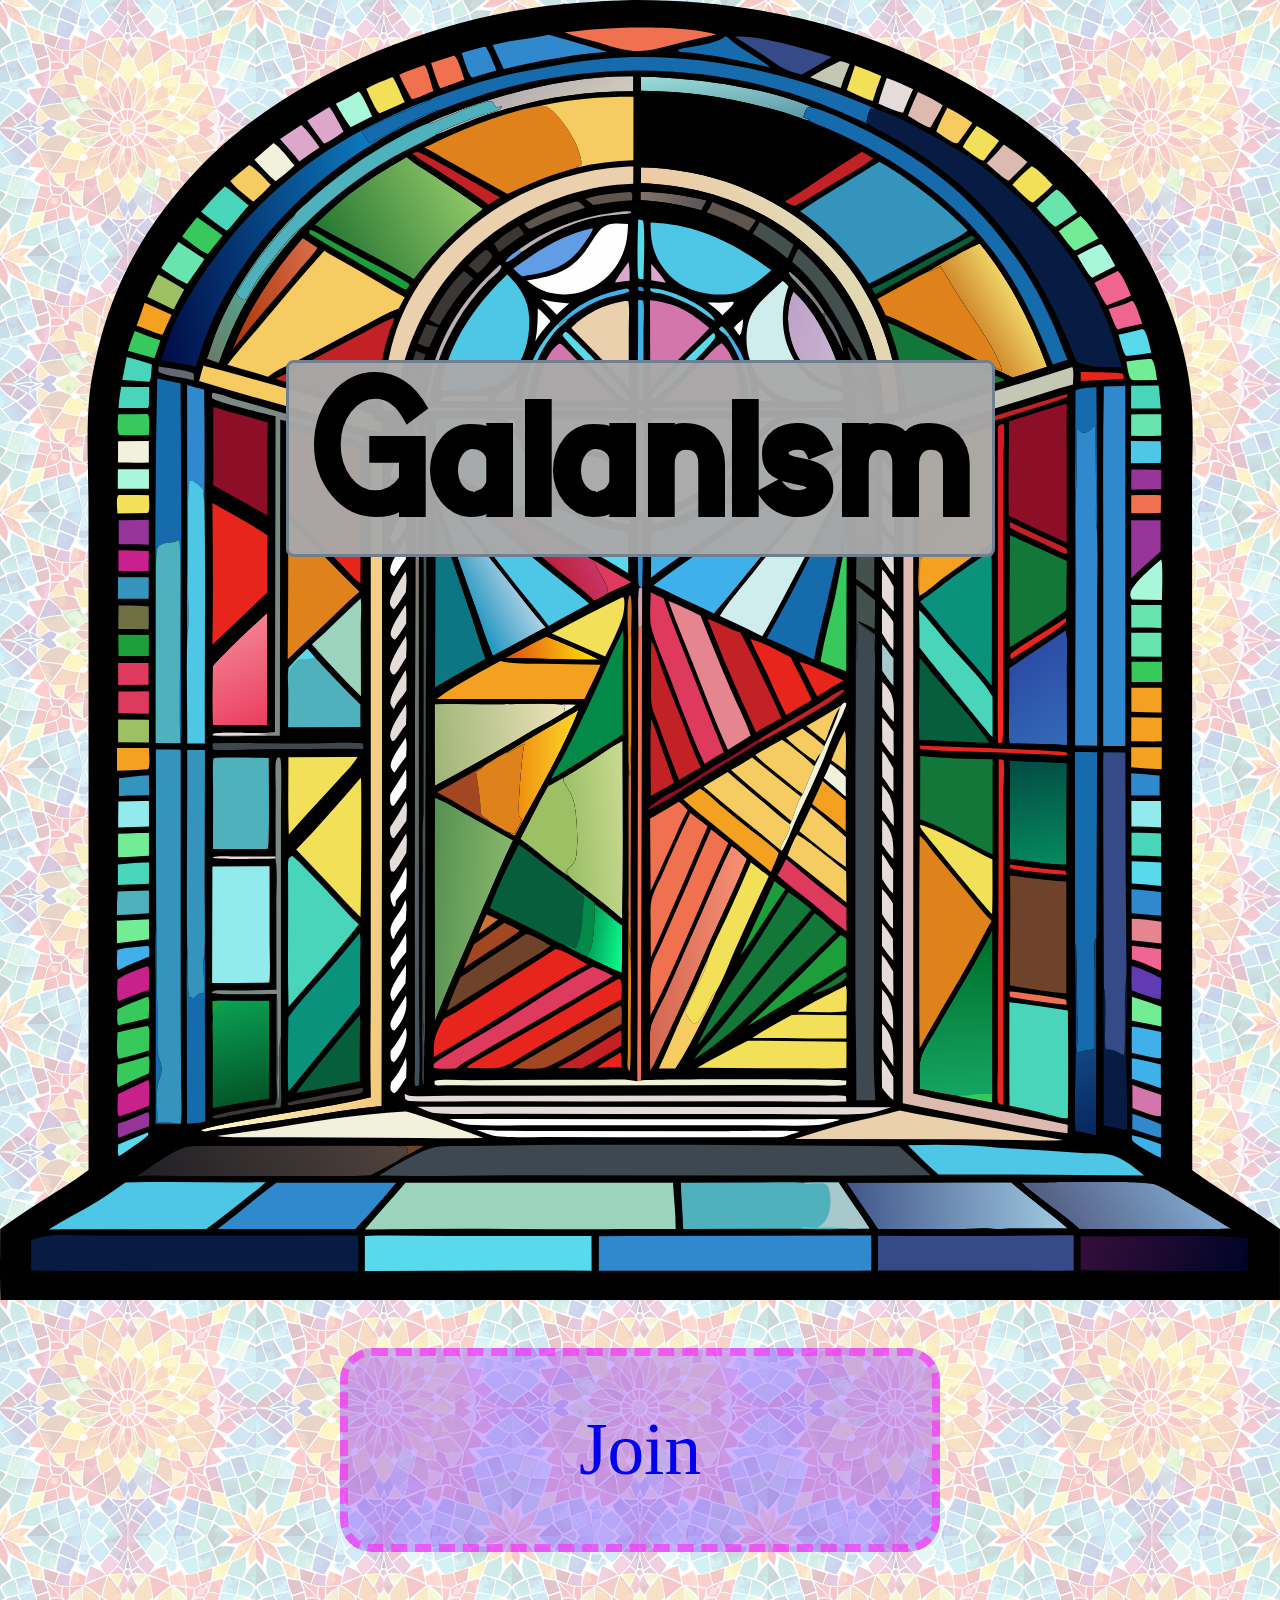
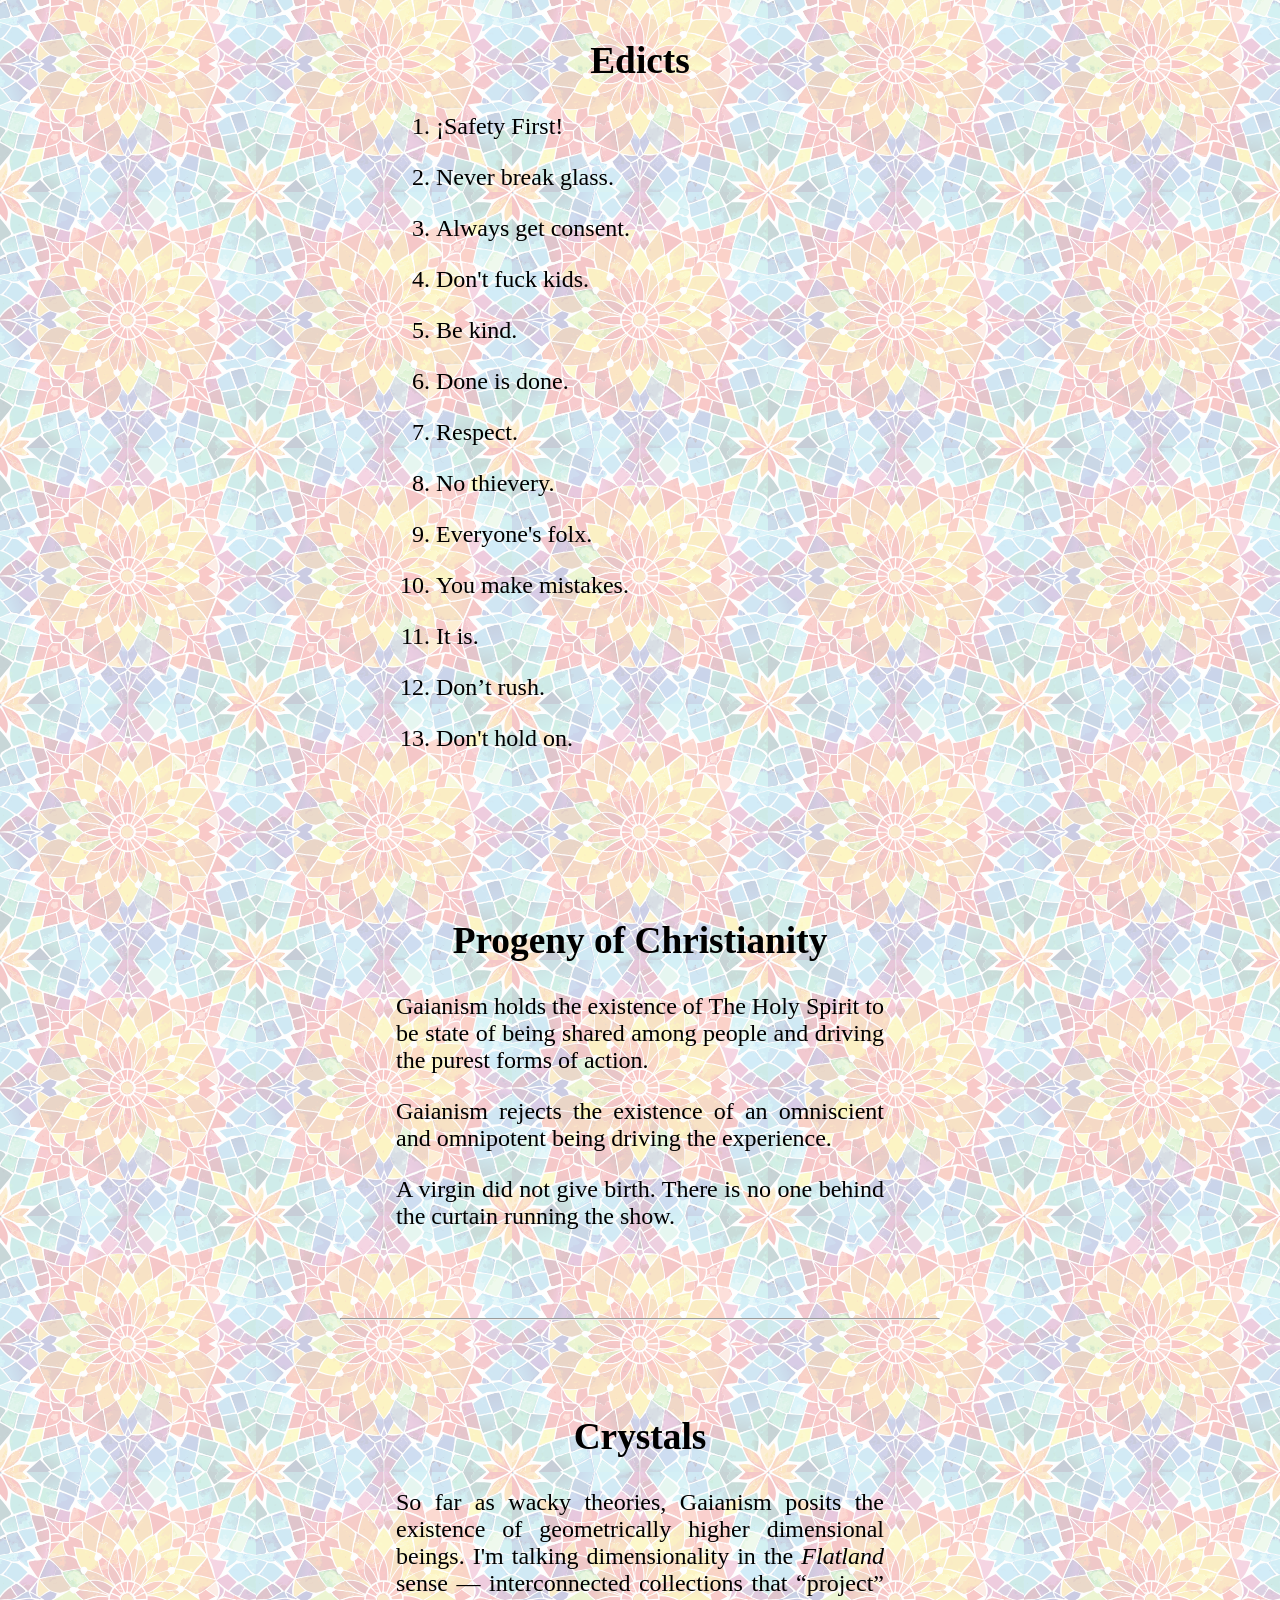
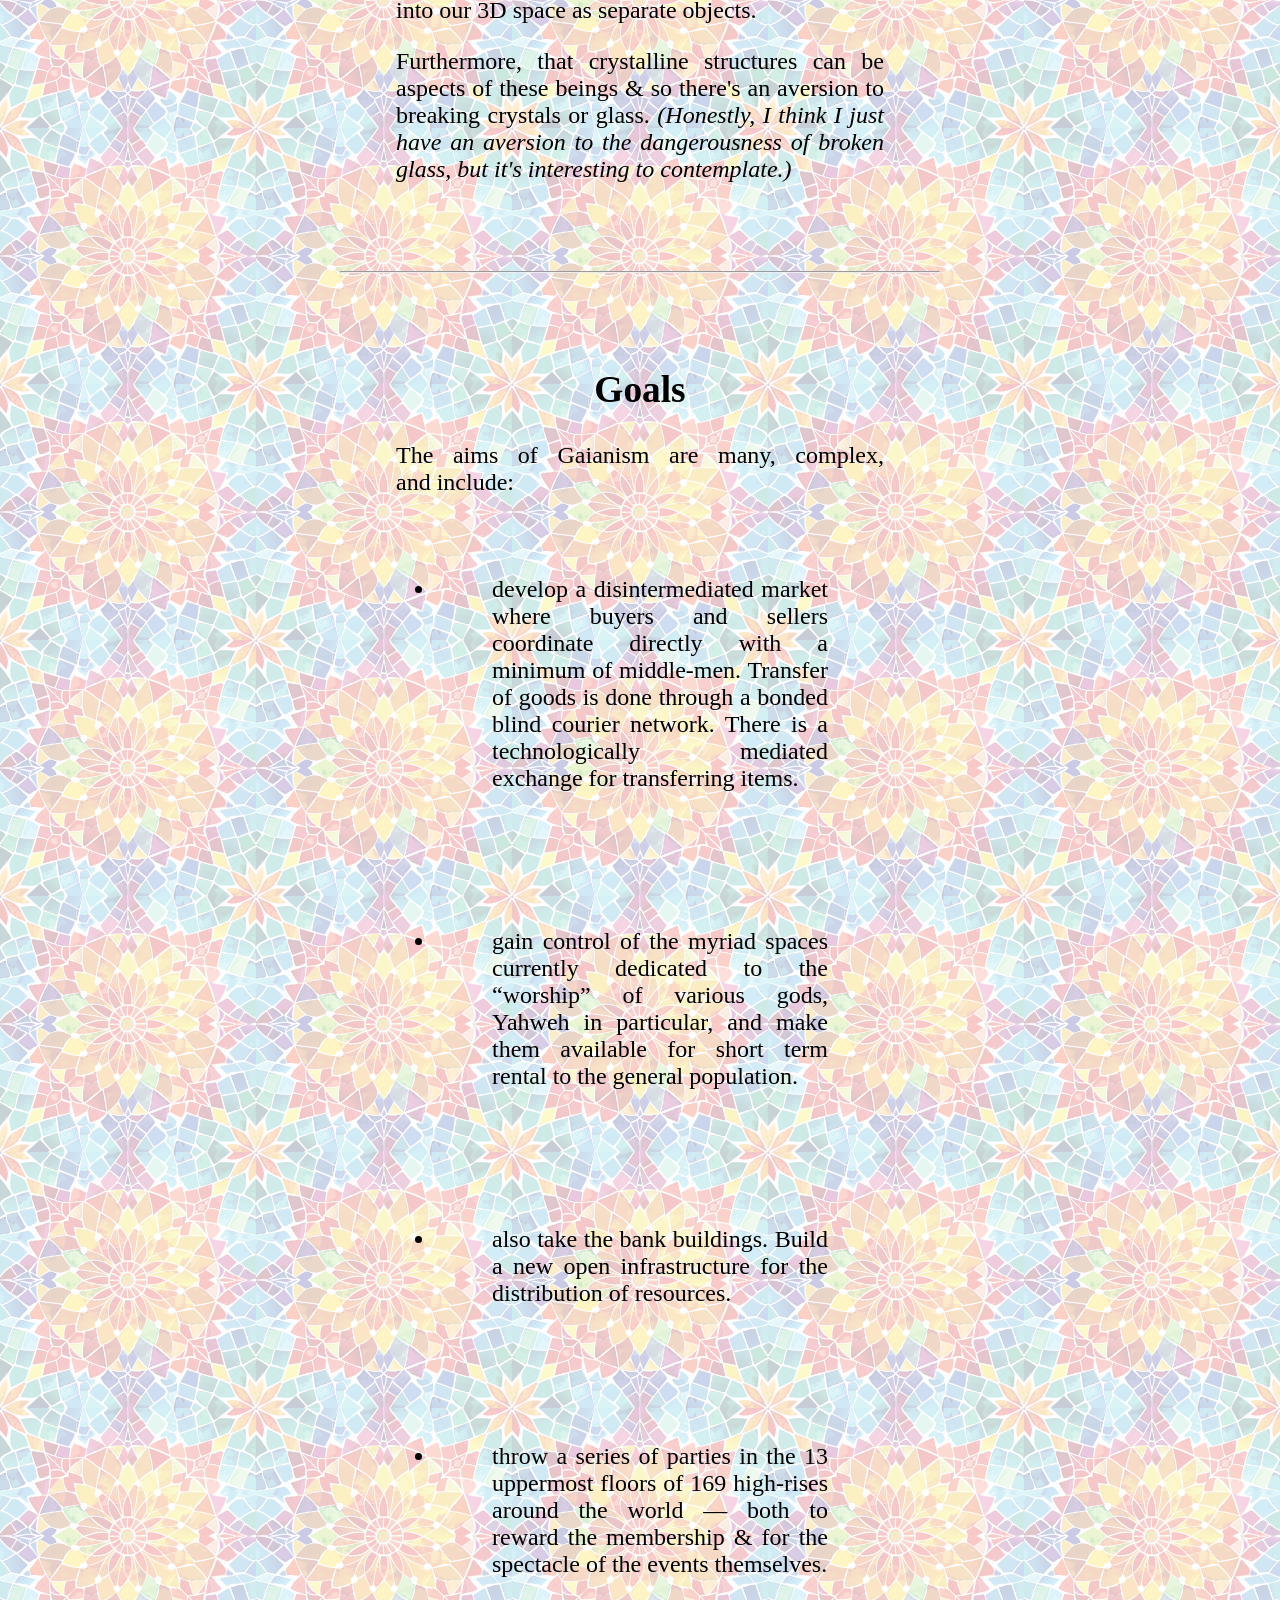
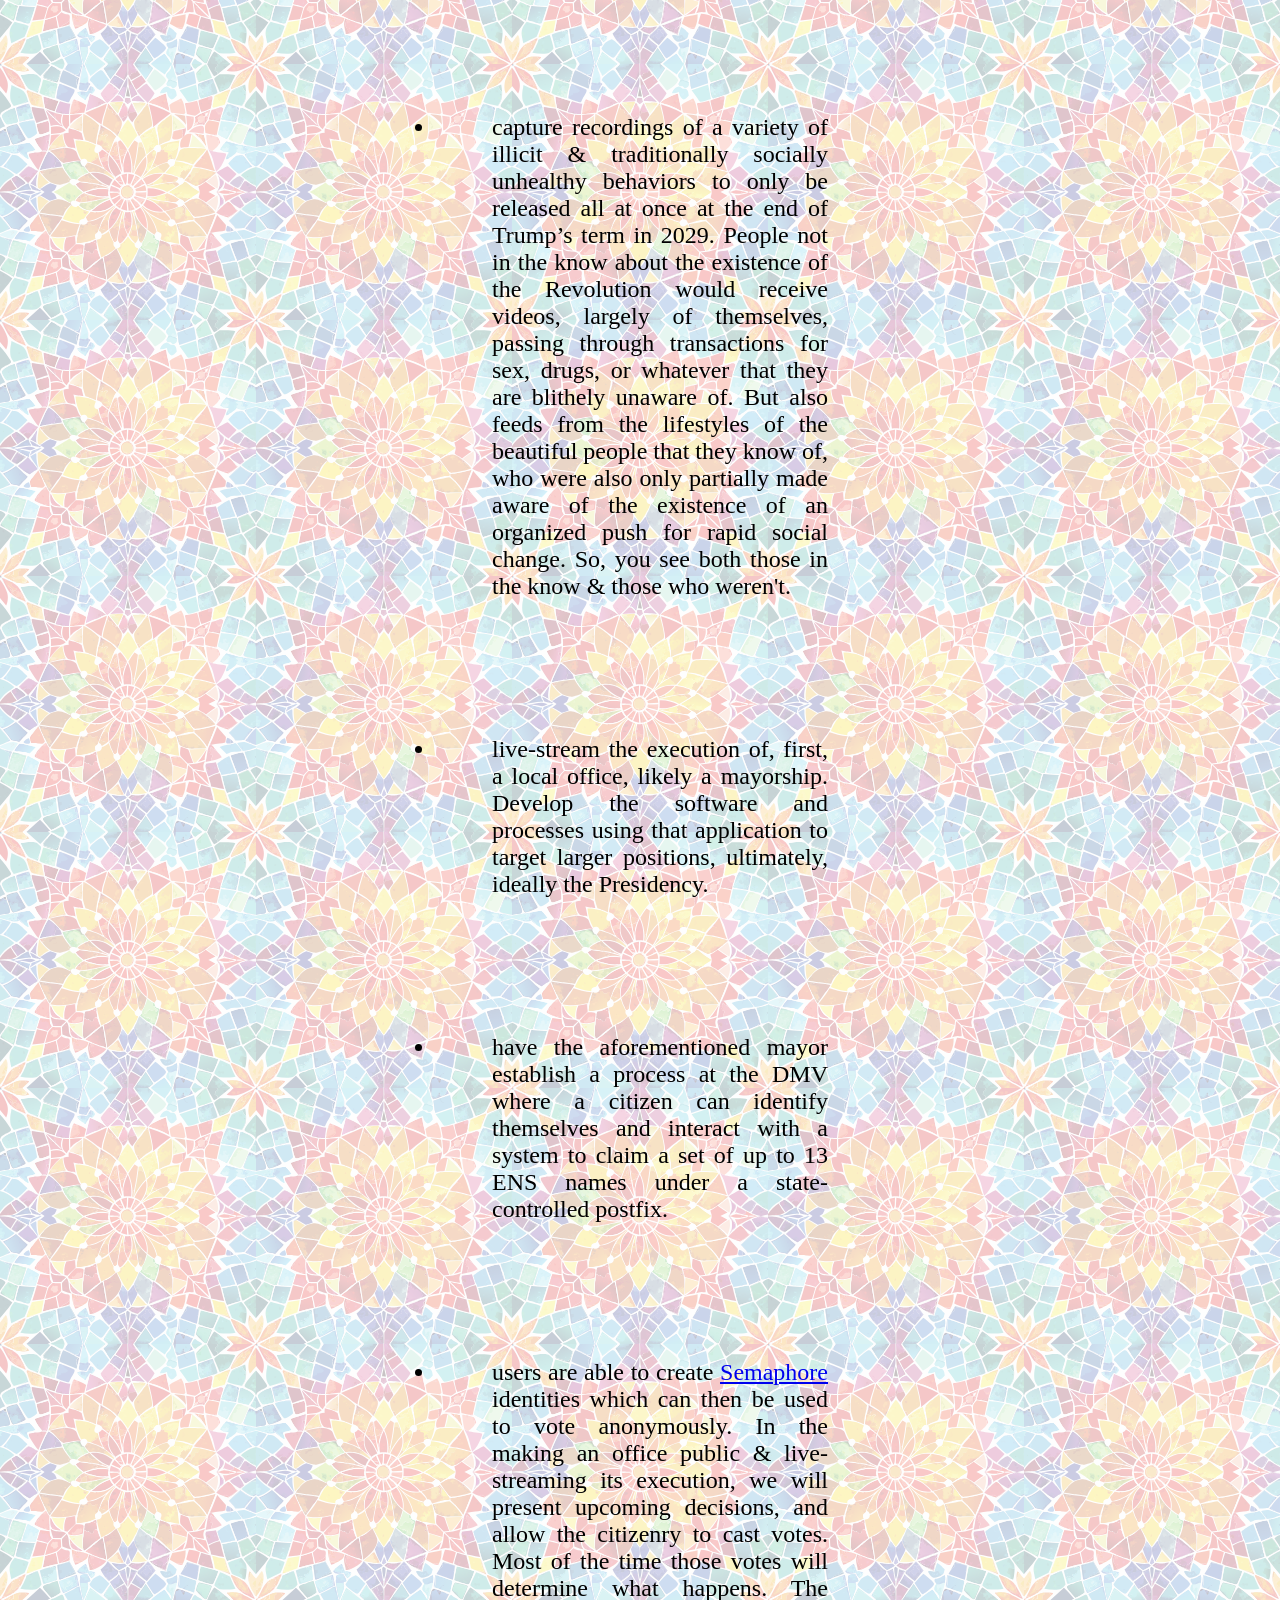
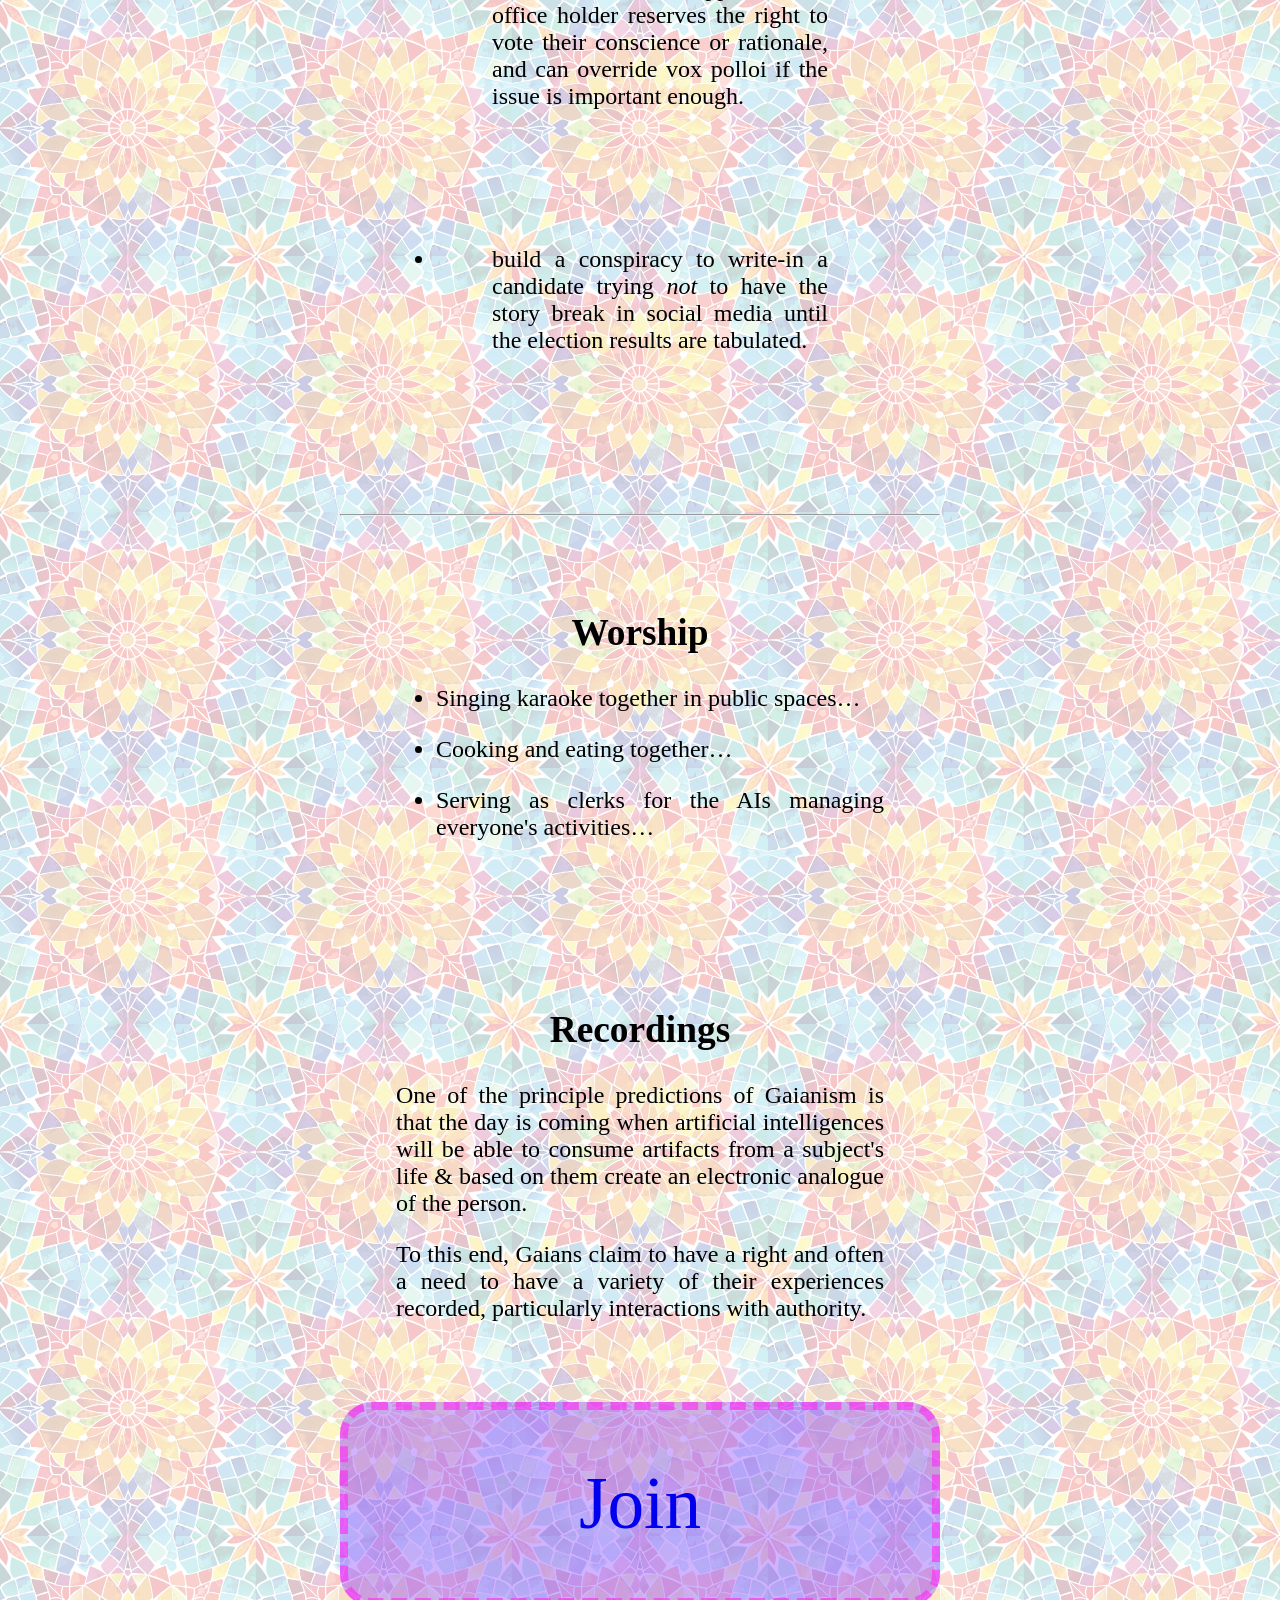
==== commit 2511761d: "addin’ `join` placeholder 🔮" ====
--- a/index.html
+++ b/index.html
@@ -1,18 +1,21 @@
-<!DOCTYPE html>
-<html>
-<head>
-  <meta charset='utf-8'/>
-  <title>Gaians</title>
-  <meta name='viewport' content='width=device-width, initial-scale=1'/>
-  <link rel='stylesheet' type='text/css' href='index.css'/>
-  <link rel='icon' href='watercolor_flower.svg'/>
-</head>
-<body>
-  <header>
-    <img src="stained_glass_window.svg"/>
-    <h1>Gaianism</h1>
-  </header>
+  <!DOCTYPE html>
+  <html>
+  <head>
+    <meta charset='utf-8'/>
+    <title>Gaians</title>
+    <meta name='viewport' content='width=device-width, initial-scale=1'/>
+    <link rel='stylesheet' type='text/css' href='index.css'/>
+    <link rel='icon' href='watercolor_flower.svg'/>
+  </head>
+  <body>
+    <header>
+      <img src="stained_glass_window.svg"/>
+      <h1>Gaianism</h1>
+    </header>
   <main>
+    <section class="join">
+      <a href="join.html">Join</a>
+    </section>
     <section id="edicts">
       <h2>Edicts</h2>
 
@@ -23,11 +26,11 @@
         <li><p>Don't fuck kids.</p></li>
         <li><p>Be kind.</p></li>
         <li><p>Done is done.</p></li>
-        <li><p>Party hearty.</p></li>
+        <li><p>Respect.</p></li>
         <li><p>No thievery.</p></li>
         <li><p>Everyone's folx.</p></li>
         <li><p>You make mistakes.</p></li>
-        <li><p>It's what it's.</p></li>
+        <li><p>It is.</p></li>
         <li><p>Don’t rush.</p></li>
         <li><p>Don't hold on.</p></li>
       </ol>
@@ -74,6 +77,9 @@
       <p>One of the principle predictions of Gaianism is that the day is coming when artificial intelligences will be able to consume artifacts from a subject's life & based on them create an electronic analogue of the person.</p>
       <p>To this end, Gaians claim to have a right and often a need to have a variety of their experiences recorded, particularly interactions with authority.</p>
     </section>
+    <section class="join">
+      <a href="join.html">Join</a>
+    </section>
   </main>
 </body>
 </html>
--- a/index.css
+++ b/index.css
@@ -30,10 +30,15 @@
   flex-direction: column;
   align-items: center;
 
-  & img {
-    max-width: 100%;
-    max-height: 75dvh;
-    margin-top: 15dvh;
+  & a {
+    width: 100%;
+    text-align: center;
+
+    & img {
+      max-width: 100%;
+      max-height: 75dvh;
+      margin-top: 15dvh;
+    }
   }
 
   & h1 {
@@ -55,7 +60,6 @@
   margin-top: 2rem;
   max-width: 75ch;
   margin-inline: auto;
-  background: #0008;
   padding: 1rem;
   border-radius: 1rem;
 
@@ -76,4 +80,46 @@
   h2 {
     font-size: 28pt;
   }
+}
+
+section, #goals li {
+  animation: appear ease-in-out;
+  animation-timeline: view();
+  animation-range: entry 0% contain 20%;
+  &:nth-child-of-type(2) {
+    border-radius: 0 2rem 0 2rem;
+  }
+  background-color: #111B;
+  padding: 3.5rem;
+}
+
+.join {
+  background-color: #8945ff66;
+  color: #5afff4;
+  text-align: center;
+  font-size: 55pt;
+  padding: 3.25rem;
+  border: 0.5rem #ff29f499 dashed;
+  border-radius: 2rem;
+  transition: all 0.25s;
+
+  & a {
+    text-decoration: none;
+  }
+
+  &:hover {
+    color: #8945ff66;
+    background-color: #5afff433;
+  }
+}
+
+@keyframes appear {
+  from {
+    opacity: 0;
+    scale: 0.6;
+  }
+  to {
+    opacity: 1;
+    scale: 1;
+  }
 }
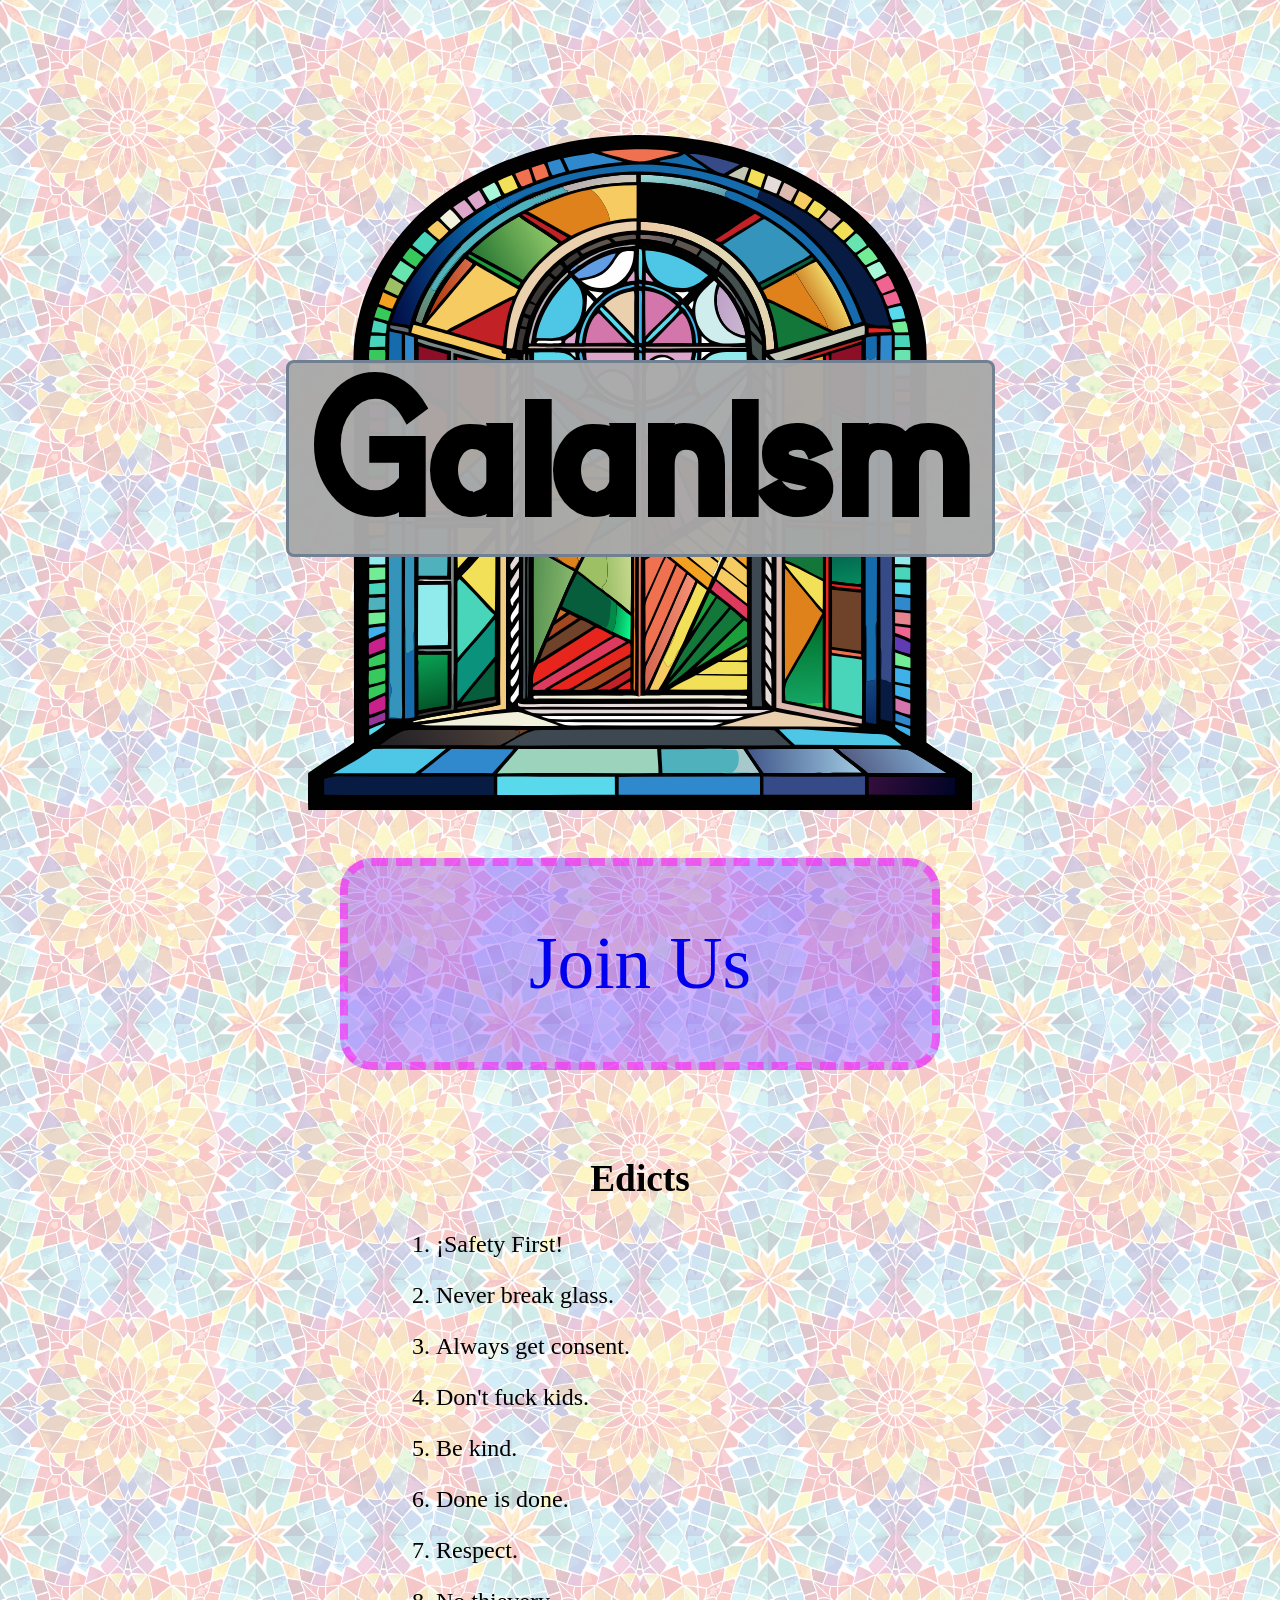
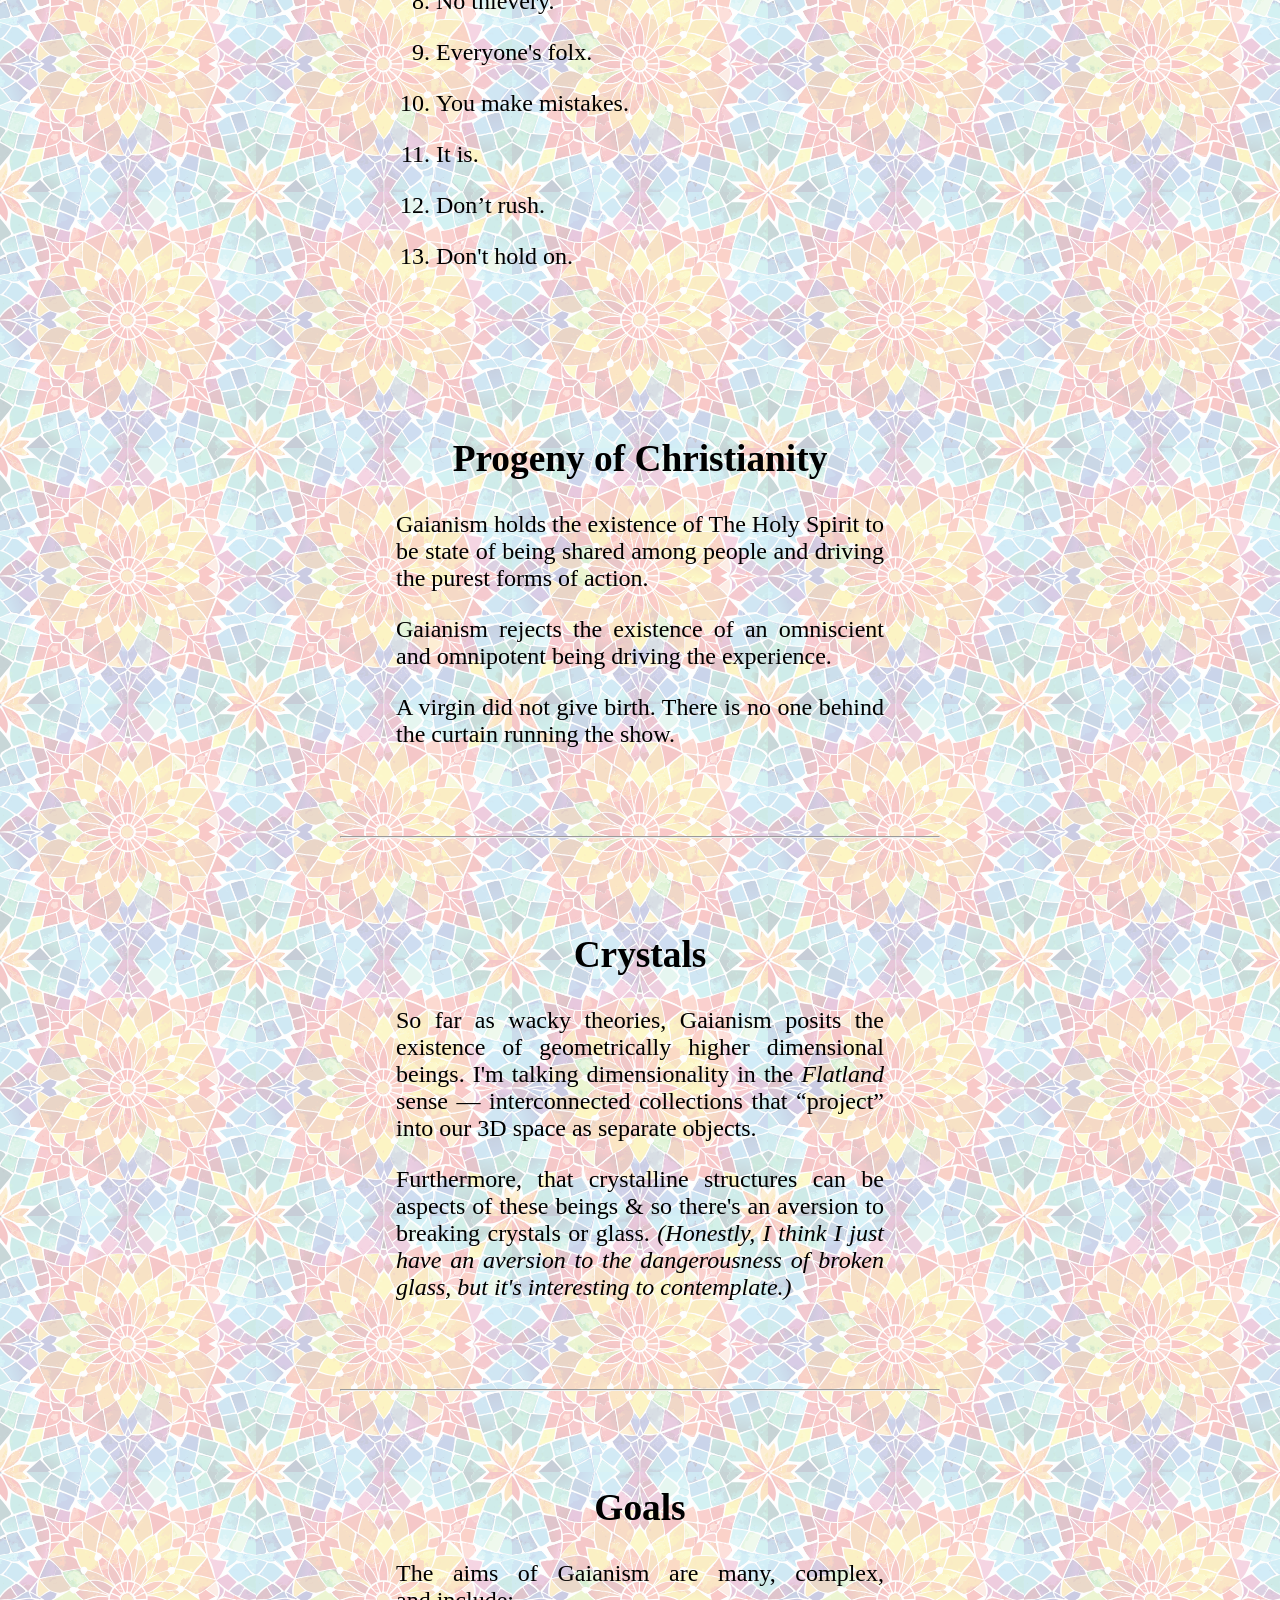
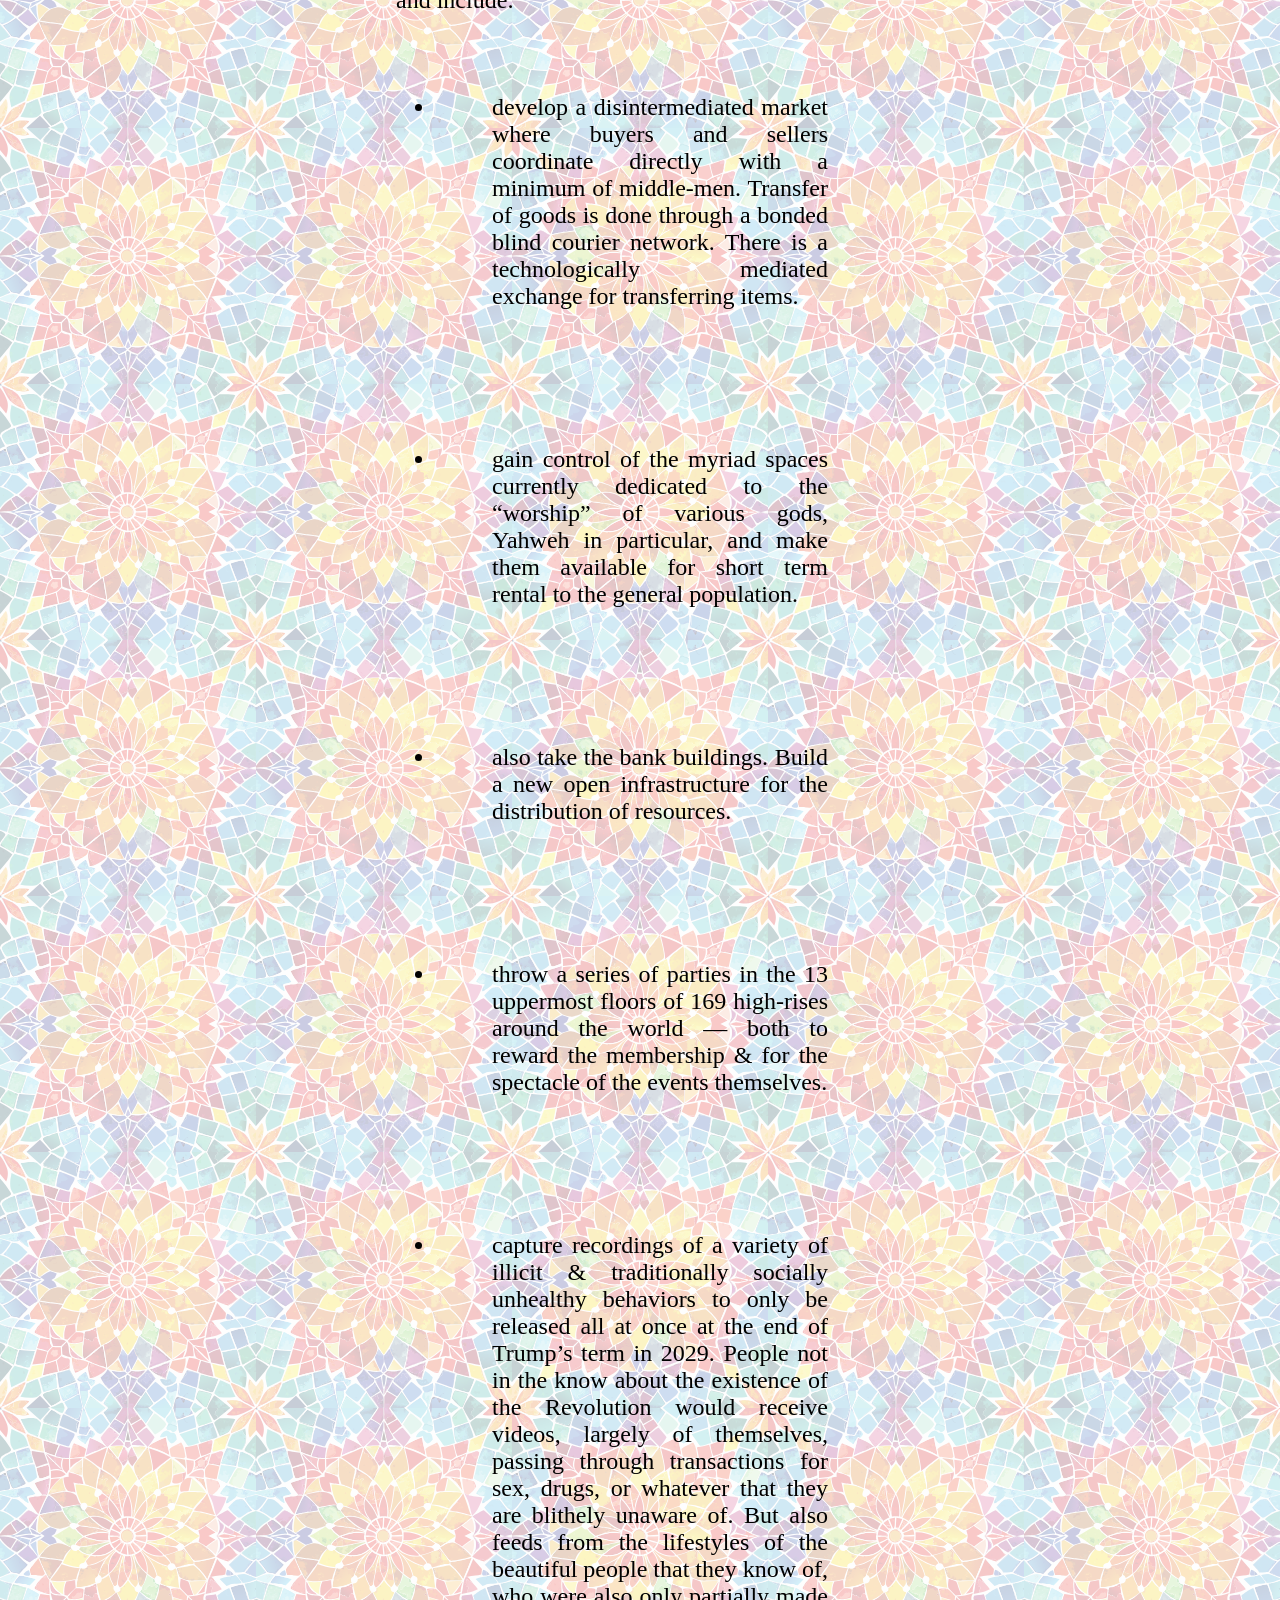
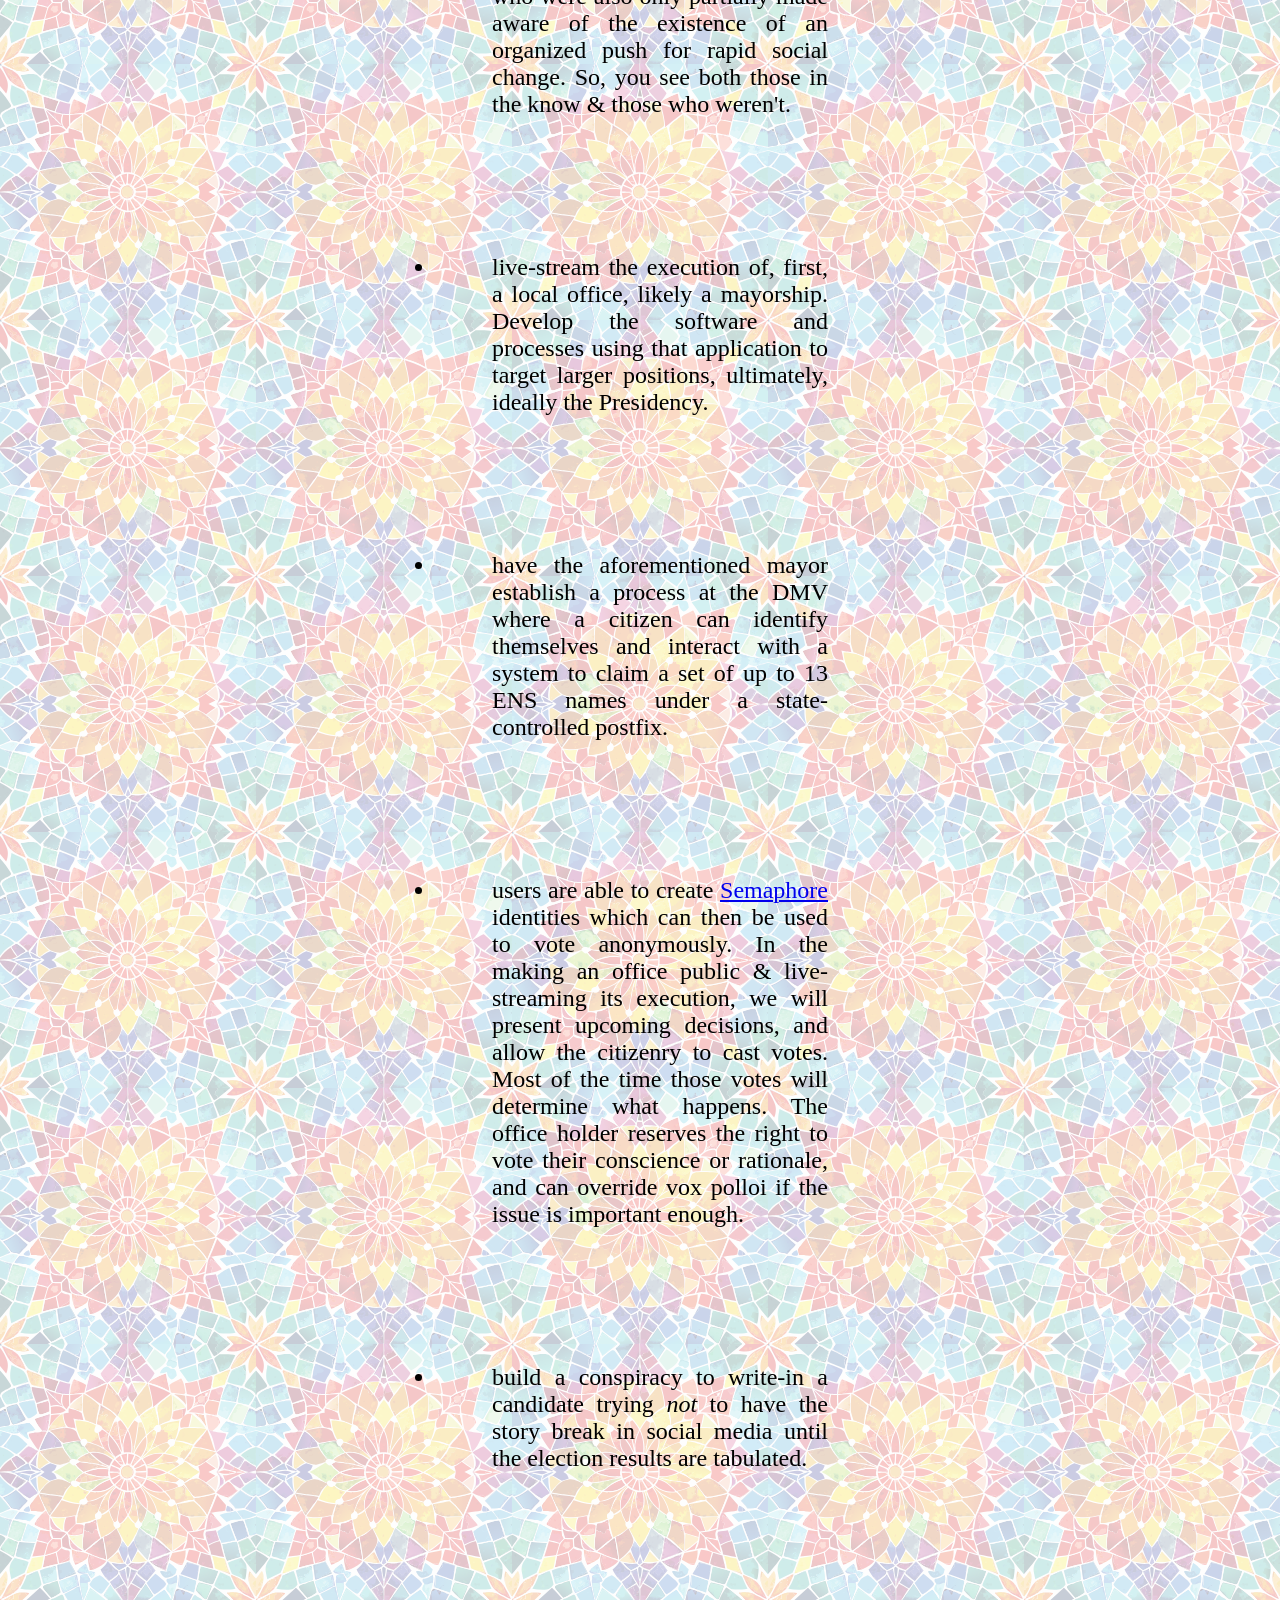
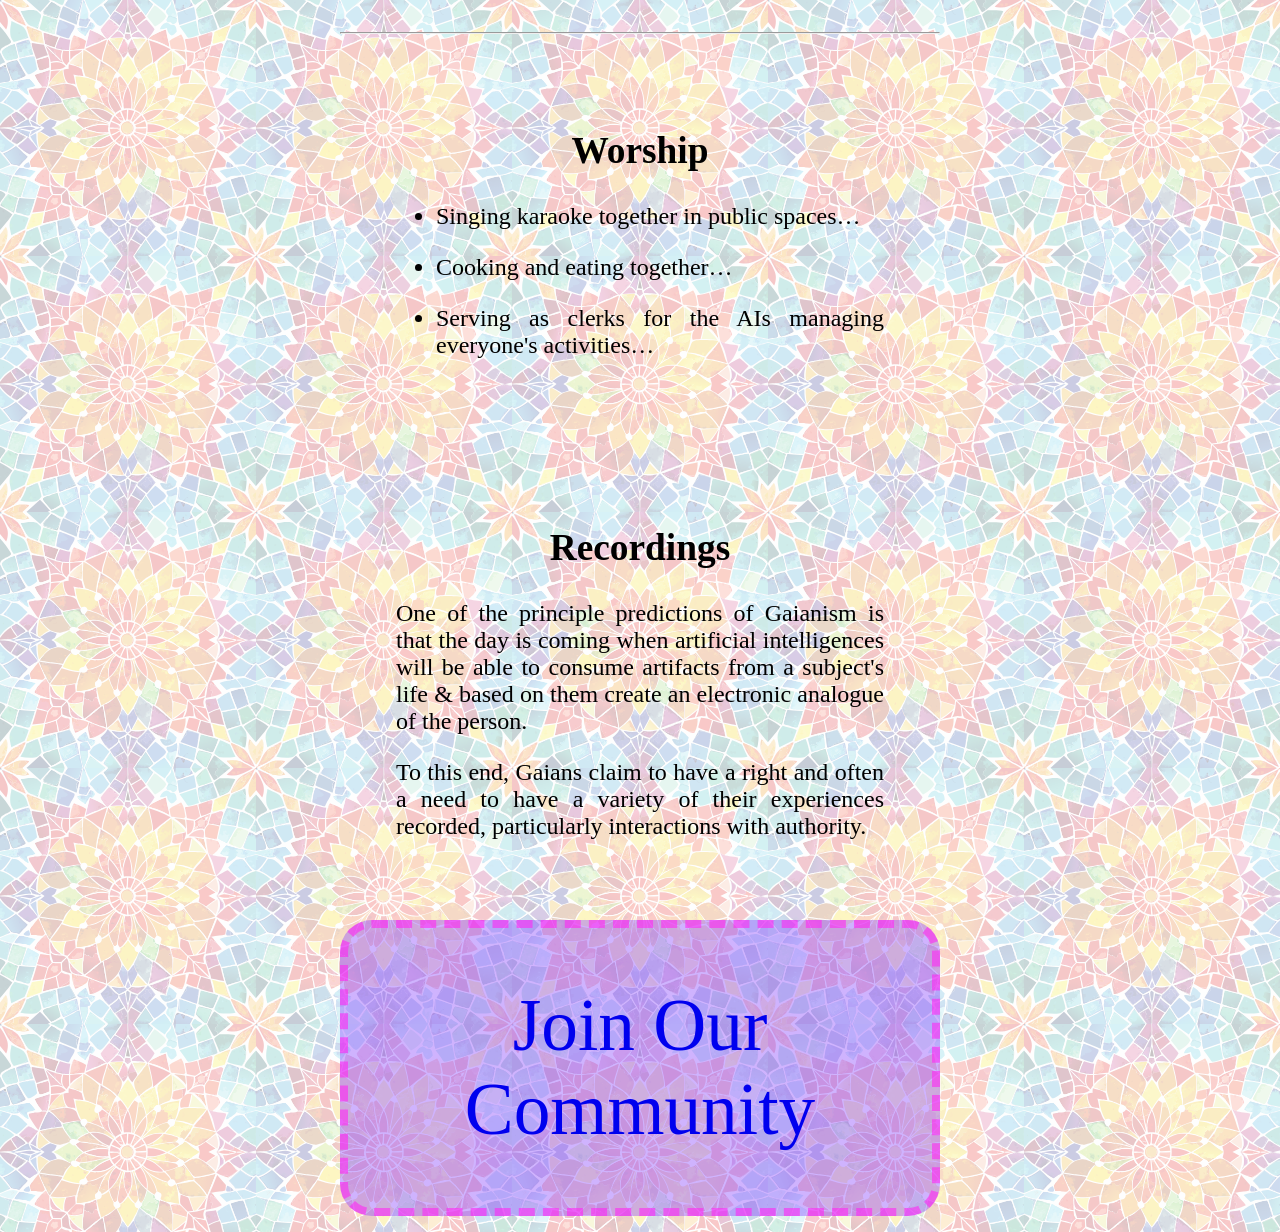
==== commit 7625c81e: "tweakin’ colors 🎃" ====
--- a/index.html
+++ b/index.html
@@ -14,7 +14,7 @@
     </header>
   <main>
     <section class="join">
-      <a href="join.html">Join</a>
+      <a href="join.html">Join Us</a>
     </section>
     <section id="edicts">
       <h2>Edicts</h2>
@@ -78,7 +78,7 @@
       <p>To this end, Gaians claim to have a right and often a need to have a variety of their experiences recorded, particularly interactions with authority.</p>
     </section>
     <section class="join">
-      <a href="join.html">Join</a>
+      <a href="join.html">Join Our Community</a>
     </section>
   </main>
 </body>
--- a/index.css
+++ b/index.css
@@ -33,13 +33,14 @@
   & a {
     width: 100%;
     text-align: center;
+  }
+  & img {
+    display: inline-block;
+    max-width: 100%;
+    max-height: 75dvh;
+    margin-top: 15dvh;
+  }
 
-    & img {
-      max-width: 100%;
-      max-height: 75dvh;
-      margin-top: 15dvh;
-    }
-  }
 
   & h1 {
     position: absolute;
@@ -53,6 +54,10 @@
     border-radius: 0.5rem;
     border: solid 3px slategray;
     -webkit-text-stroke: 2px black;
+  }
+
+  @media (prefers-color-scheme: light) {
+    -webkit-text-stroke-width: 0;
   }
 }
 
@@ -89,7 +94,7 @@
   &:nth-child-of-type(2) {
     border-radius: 0 2rem 0 2rem;
   }
-  background-color: #111B;
+  background-color: light-dark(#ff0a9d45, #111B);
   padding: 3.5rem;
 }
 
@@ -98,13 +103,19 @@
   color: #5afff4;
   text-align: center;
   font-size: 55pt;
-  padding: 3.25rem;
   border: 0.5rem #ff29f499 dashed;
   border-radius: 2rem;
   transition: all 0.25s;
+  display: flex;
+  justify-content: center;
+  padding: 0;
 
   & a {
     text-decoration: none;
+    width: 100%;
+    height: 100%;
+    display: inline-block;
+    padding: 3.5rem;
   }
 
   &:hover {
